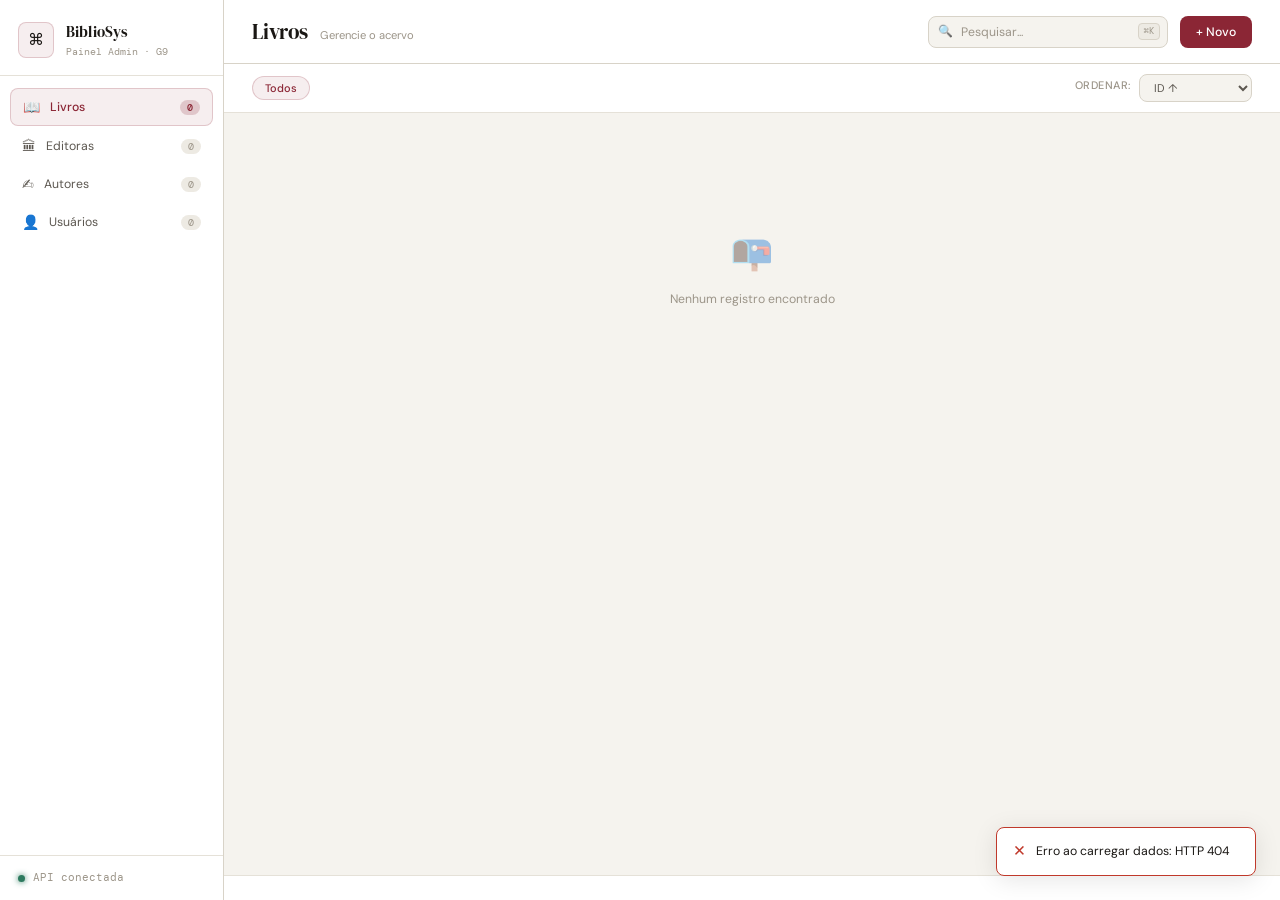
==== web/index.html @ 537a27fd "add server fix" ====
<!DOCTYPE html>
<html lang="pt-BR">
<head>
  <meta charset="UTF-8" />
  <meta name="viewport" content="width=device-width, initial-scale=1.0" />
  <title>BiblioSys — Painel Admin</title>
  <link rel="preconnect" href="https://fonts.googleapis.com" />
  <link rel="preconnect" href="https://fonts.gstatic.com" crossorigin />
  <link href="https://fonts.googleapis.com/css2?family=DM+Serif+Display:ital@0;1&family=DM+Mono:wght@300;400;500&family=DM+Sans:wght@300;400;500;600&display=swap" rel="stylesheet" />
  <link rel="stylesheet" href="style.css" />
</head>
<body>
  <!-- SIDEBAR -->
  <aside class="sidebar" id="sidebar">
    <div class="sidebar-logo">
      <span class="logo-icon">⌘</span>
      <div>
        <div class="logo-title">BiblioSys</div>
        <div class="logo-sub">Painel Admin · G9</div>
      </div>
    </div>

    <nav class="sidebar-nav">
      <button class="nav-item active" data-module="livros">
        <span class="nav-icon">📖</span>
        <span>Livros</span>
        <span class="nav-badge" id="badge-livros">0</span>
      </button>
      <button class="nav-item" data-module="editoras">
        <span class="nav-icon">🏛</span>
        <span>Editoras</span>
        <span class="nav-badge" id="badge-editoras">0</span>
      </button>
      <button class="nav-item" data-module="autores">
        <span class="nav-icon">✍️</span>
        <span>Autores</span>
        <span class="nav-badge" id="badge-autores">0</span>
      </button>
      <button class="nav-item" data-module="usuarios">
        <span class="nav-icon">👤</span>
        <span>Usuários</span>
        <span class="nav-badge" id="badge-usuarios">0</span>
      </button>
    </nav>

    <div class="sidebar-footer">
      <span class="status-dot"></span>
      <span class="status-text">API conectada</span>
    </div>
  </aside>

  <!-- MAIN CONTENT -->
  <main class="main-content">
    <!-- TOPBAR -->
    <header class="topbar">
      <div class="topbar-left">
        <h1 class="page-title" id="page-title">Livros</h1>
        <span class="page-subtitle" id="page-subtitle">Gerencie o acervo</span>
      </div>
      <div class="topbar-right">
        <div class="search-wrap">
          <span class="search-icon">🔍</span>
          <input type="text" class="search-input" id="search-input" placeholder="Pesquisar..." />
          <kbd class="search-kbd">⌘K</kbd>
        </div>
        <button class="btn btn-primary" id="btn-new">+ Novo</button>
      </div>
    </header>

    <!-- FILTER BAR -->
    <div class="filter-bar" id="filter-bar">
      <div class="filter-chips" id="filter-chips"></div>
      <div class="sort-wrap">
        <label class="sort-label">Ordenar:</label>
        <select class="sort-select" id="sort-select">
          <option value="id-asc">ID ↑</option>
          <option value="id-desc">ID ↓</option>
        </select>
      </div>
    </div>

    <!-- TABLE AREA -->
    <div class="table-wrap">
      <div class="table-loading" id="table-loading">
        <div class="spinner"></div>
        <span>Carregando…</span>
      </div>
      <div class="table-empty" id="table-empty" style="display:none">
        <div class="empty-icon">📭</div>
        <div>Nenhum registro encontrado</div>
      </div>
      <table class="data-table" id="data-table" style="display:none">
        <thead id="table-head"></thead>
        <tbody id="table-body"></tbody>
      </table>
    </div>

    <!-- PAGINATION -->
    <div class="pagination" id="pagination"></div>
  </main>

  <!-- MODAL -->
  <div class="modal-overlay" id="modal-overlay">
    <div class="modal" id="modal">
      <div class="modal-header">
        <h2 class="modal-title" id="modal-title">Novo Registro</h2>
        <button class="modal-close" id="modal-close">✕</button>
      </div>
      <div class="modal-body" id="modal-body"></div>
      <div class="modal-footer">
        <button class="btn btn-ghost" id="modal-cancel">Cancelar</button>
        <button class="btn btn-primary" id="modal-save">Salvar</button>
      </div>
    </div>
  </div>

  <!-- TOAST -->
  <div class="toast-container" id="toast-container"></div>

  <!-- CONFIRM DIALOG -->
  <div class="confirm-overlay" id="confirm-overlay">
    <div class="confirm-dialog">
      <div class="confirm-icon">⚠️</div>
      <div class="confirm-title" id="confirm-title">Confirmar exclusão</div>
      <div class="confirm-msg" id="confirm-msg">Deseja realmente excluir este registro?</div>
      <div class="confirm-actions">
        <button class="btn btn-ghost" id="confirm-cancel">Cancelar</button>
        <button class="btn btn-danger" id="confirm-ok">Excluir</button>
      </div>
    </div>
  </div>

  <script src="app.js"></script>
</body>
</html>
---- web/style.css ----
/* ============================================================
   BiblioSys — CSS
   Tema: light editorial — papel, tinta, biblioteca clássica
   Fontes: DM Serif Display · DM Sans · DM Mono
   ============================================================ */

:root {
  /* Palette — tema claro */
  --bg:          #f5f3ee;
  --bg-2:        #ffffff;
  --bg-3:        #edeae3;
  --bg-hover:    #e8e4da;
  --border:      #d8d3c8;
  --border-soft: #e5e1d8;

  --text:        #1a1714;
  --text-2:      #5c5750;
  --text-3:      #9c9589;

  --accent:      #8b2635;        /* vinho tinto — tinta de livro antigo */
  --accent-dim:  rgba(139,38,53,.08);
  --accent-glow: rgba(139,38,53,.20);

  --green:       #2d7a5f;
  --green-dim:   rgba(45,122,95,.10);
  --red:         #c0392b;
  --red-dim:     rgba(192,57,43,.10);
  --blue:        #2c5f8a;
  --blue-dim:    rgba(44,95,138,.10);

  /* Layout */
  --sidebar-w:   224px;
  --topbar-h:    64px;
  --radius:      8px;
  --radius-lg:   12px;
  --shadow:      0 4px 24px rgba(0,0,0,.10);
  --shadow-sm:   0 2px 8px rgba(0,0,0,.07);

  /* Typography */
  --font-serif:  'DM Serif Display', Georgia, serif;
  --font-sans:   'DM Sans', system-ui, sans-serif;
  --font-mono:   'DM Mono', 'Fira Mono', monospace;
}

/* ── Reset ───────────────────────────────────────────────── */
*, *::before, *::after { box-sizing: border-box; margin: 0; padding: 0; }
html { font-size: 14px; }
body {
  background: var(--bg);
  color: var(--text);
  font-family: var(--font-sans);
  line-height: 1.5;
  min-height: 100vh;
  display: grid;
  grid-template-columns: var(--sidebar-w) 1fr;
  overflow: hidden;
  height: 100vh;
}

/* ── Scrollbar ───────────────────────────────────────────── */
::-webkit-scrollbar { width: 6px; height: 6px; }
::-webkit-scrollbar-track { background: transparent; }
::-webkit-scrollbar-thumb { background: var(--border); border-radius: 99px; }
::-webkit-scrollbar-thumb:hover { background: var(--text-3); }

/* ── Sidebar ─────────────────────────────────────────────── */
.sidebar {
  background: var(--bg-2);
  border-right: 1px solid var(--border);
  display: flex;
  flex-direction: column;
  height: 100vh;
  position: sticky;
  top: 0;
  overflow: hidden;
}

.sidebar-logo {
  display: flex;
  align-items: center;
  gap: 12px;
  padding: 20px 18px 16px;
  border-bottom: 1px solid var(--border-soft);
}

.logo-icon {
  width: 36px; height: 36px;
  background: var(--accent-dim);
  border: 1px solid var(--accent-glow);
  border-radius: var(--radius);
  display: flex; align-items: center; justify-content: center;
  font-size: 16px;
  flex-shrink: 0;
}

.logo-title {
  font-family: var(--font-serif);
  font-size: 1.1rem;
  color: var(--text);
  letter-spacing: 0.01em;
}

.logo-sub {
  font-size: 0.72rem;
  color: var(--text-3);
  font-family: var(--font-mono);
  margin-top: 1px;
}

.sidebar-nav {
  flex: 1;
  padding: 12px 10px;
  display: flex;
  flex-direction: column;
  gap: 2px;
  overflow-y: auto;
}

.nav-item {
  display: flex;
  align-items: center;
  gap: 10px;
  width: 100%;
  padding: 9px 12px;
  border: none;
  border-radius: var(--radius);
  background: transparent;
  color: var(--text-2);
  font-family: var(--font-sans);
  font-size: 0.875rem;
  font-weight: 400;
  cursor: pointer;
  transition: background .15s, color .15s;
  text-align: left;
  position: relative;
}

.nav-item:hover { background: var(--bg-hover); color: var(--text); }

.nav-item.active {
  background: var(--accent-dim);
  color: var(--accent);
  border: 1px solid var(--accent-glow);
  font-weight: 500;
}

.nav-icon { font-size: 1rem; flex-shrink: 0; }

.nav-badge {
  margin-left: auto;
  background: var(--bg-3);
  color: var(--text-3);
  font-family: var(--font-mono);
  font-size: 0.7rem;
  padding: 1px 6px;
  border-radius: 99px;
  min-width: 20px;
  text-align: center;
}

.nav-item.active .nav-badge {
  background: var(--accent-glow);
  color: var(--accent);
}

.nav-divider {
  height: 1px;
  background: var(--border-soft);
  margin: 8px 4px;
}

.sidebar-footer {
  padding: 14px 18px;
  border-top: 1px solid var(--border-soft);
  display: flex;
  align-items: center;
  gap: 8px;
}

.status-dot {
  width: 7px; height: 7px;
  border-radius: 50%;
  background: var(--green);
  box-shadow: 0 0 6px var(--green);
  animation: pulse 2.5s infinite;
}

@keyframes pulse {
  0%, 100% { opacity: 1; }
  50% { opacity: 0.4; }
}

.status-text { font-size: 0.75rem; color: var(--text-3); font-family: var(--font-mono); }

/* ── Main Content ────────────────────────────────────────── */
.main-content {
  display: flex;
  flex-direction: column;
  height: 100vh;
  overflow: hidden;
  background: var(--bg);
}

/* ── Topbar ──────────────────────────────────────────────── */
.topbar {
  height: var(--topbar-h);
  flex-shrink: 0;
  border-bottom: 1px solid var(--border);
  display: flex;
  align-items: center;
  justify-content: space-between;
  padding: 0 28px;
  gap: 16px;
  background: var(--bg-2);
}

.topbar-left { display: flex; align-items: baseline; gap: 12px; }

.page-title {
  font-family: var(--font-serif);
  font-size: 1.5rem;
  font-weight: 400;
  color: var(--text);
  letter-spacing: -0.01em;
}

.page-subtitle {
  font-size: 0.8rem;
  color: var(--text-3);
}

.topbar-right { display: flex; align-items: center; gap: 12px; }

/* ── Search ──────────────────────────────────────────────── */
.search-wrap {
  position: relative;
  display: flex;
  align-items: center;
}

.search-icon {
  position: absolute;
  left: 10px;
  font-size: 0.85rem;
  pointer-events: none;
}

.search-input {
  background: var(--bg);
  border: 1px solid var(--border);
  border-radius: var(--radius);
  color: var(--text);
  font-family: var(--font-sans);
  font-size: 0.875rem;
  padding: 7px 70px 7px 32px;
  width: 240px;
  transition: border-color .2s, box-shadow .2s;
  outline: none;
}

.search-input:focus {
  border-color: var(--accent);
  box-shadow: 0 0 0 3px var(--accent-dim);
}

.search-input::placeholder { color: var(--text-3); }

.search-kbd {
  position: absolute;
  right: 8px;
  background: var(--bg-3);
  border: 1px solid var(--border);
  border-radius: 4px;
  padding: 1px 5px;
  font-family: var(--font-mono);
  font-size: 0.65rem;
  color: var(--text-3);
  pointer-events: none;
}

/* ── Buttons ─────────────────────────────────────────────── */
.btn {
  padding: 8px 16px;
  border: none;
  border-radius: var(--radius);
  font-family: var(--font-sans);
  font-size: 0.875rem;
  font-weight: 500;
  cursor: pointer;
  transition: all .15s;
  white-space: nowrap;
}

.btn-primary {
  background: var(--accent);
  color: #fff;
}

.btn-primary:hover { filter: brightness(1.1); transform: translateY(-1px); box-shadow: 0 4px 12px var(--accent-glow); }

.btn-ghost {
  background: transparent;
  border: 1px solid var(--border);
  color: var(--text-2);
}

.btn-ghost:hover { background: var(--bg-hover); color: var(--text); }

.btn-danger {
  background: var(--red);
  color: #fff;
}

.btn-danger:hover { filter: brightness(1.1); }

.btn-sm {
  padding: 4px 10px;
  font-size: 0.78rem;
}

.btn-icon {
  padding: 5px 8px;
  font-size: 0.85rem;
  background: transparent;
  border: 1px solid var(--border);
  color: var(--text-2);
}

.btn-icon:hover { background: var(--bg-hover); color: var(--text); }
.btn-icon.danger:hover { background: var(--red-dim); border-color: var(--red); color: var(--red); }

/* ── Filter Bar ──────────────────────────────────────────── */
.filter-bar {
  padding: 10px 28px;
  border-bottom: 1px solid var(--border-soft);
  display: flex;
  align-items: center;
  justify-content: space-between;
  gap: 12px;
  flex-shrink: 0;
  background: var(--bg-2);
}

.filter-chips {
  display: flex;
  gap: 8px;
  flex-wrap: wrap;
}

.chip {
  padding: 4px 12px;
  border-radius: 99px;
  font-size: 0.78rem;
  font-family: var(--font-sans);
  cursor: pointer;
  border: 1px solid var(--border);
  background: transparent;
  color: var(--text-2);
  transition: all .15s;
}

.chip:hover { background: var(--bg-hover); color: var(--text); }

.chip.active {
  background: var(--accent-dim);
  border-color: var(--accent-glow);
  color: var(--accent);
  font-weight: 500;
}

.sort-wrap { display: flex; align-items: center; gap: 8px; }

.sort-label { font-size: 0.78rem; color: var(--text-3); }

.sort-select {
  background: var(--bg);
  border: 1px solid var(--border);
  border-radius: var(--radius);
  color: var(--text-2);
  font-family: var(--font-sans);
  font-size: 0.8rem;
  padding: 5px 10px;
  cursor: pointer;
  outline: none;
}

.sort-select:focus { border-color: var(--accent); }

/* ── Table ───────────────────────────────────────────────── */
.table-wrap {
  flex: 1;
  overflow-y: auto;
  padding: 0 28px;
  margin-top: 4px;
}

.table-loading, .table-empty {
  display: flex;
  flex-direction: column;
  align-items: center;
  justify-content: center;
  gap: 12px;
  height: 300px;
  color: var(--text-3);
  font-size: 0.875rem;
}

.empty-icon { font-size: 2.5rem; opacity: .4; }

.spinner {
  width: 28px; height: 28px;
  border: 2px solid var(--border);
  border-top-color: var(--accent);
  border-radius: 50%;
  animation: spin .7s linear infinite;
}

@keyframes spin { to { transform: rotate(360deg); } }

.data-table {
  width: 100%;
  border-collapse: collapse;
  font-size: 0.875rem;
}

.data-table thead th {
  padding: 10px 12px;
  text-align: left;
  font-weight: 500;
  font-size: 0.75rem;
  text-transform: uppercase;
  letter-spacing: 0.06em;
  color: var(--text-3);
  border-bottom: 2px solid var(--border);
  white-space: nowrap;
  cursor: pointer;
  user-select: none;
  transition: color .15s;
  background: var(--bg-2);
  position: sticky;
  top: 0;
  z-index: 1;
}

.data-table thead th:hover { color: var(--text); }
.data-table thead th.sort-active { color: var(--accent); }

.data-table tbody tr {
  border-bottom: 1px solid var(--border-soft);
  transition: background .12s;
  animation: rowIn .2s ease both;
}

@keyframes rowIn {
  from { opacity: 0; transform: translateY(4px); }
  to   { opacity: 1; transform: translateY(0); }
}

.data-table tbody tr:hover { background: var(--bg-3); }

.data-table tbody td {
  padding: 11px 12px;
  vertical-align: middle;
}

/* Cell types */
.cell-id {
  font-family: var(--font-mono);
  font-size: 0.78rem;
  color: var(--text-3);
  background: var(--bg-3);
  padding: 2px 6px;
  border-radius: 4px;
}

.cell-title { font-weight: 500; color: var(--text); max-width: 260px; }

.cell-mono {
  font-family: var(--font-mono);
  font-size: 0.8rem;
  color: var(--text-2);
}

.cell-muted { color: var(--text-2); }

.cell-actions {
  text-align: right;
  white-space: nowrap;
}

.badge {
  display: inline-block;
  padding: 2px 8px;
  border-radius: 99px;
  font-size: 0.72rem;
  font-family: var(--font-mono);
  font-weight: 500;
}

.badge-green  { background: var(--green-dim);  color: var(--green); }
.badge-red    { background: var(--red-dim);    color: var(--red); }
.badge-blue   { background: var(--blue-dim);   color: var(--blue); }
.badge-accent { background: var(--accent-dim); color: var(--accent); }

/* ── Pagination ──────────────────────────────────────────── */
.pagination {
  display: flex;
  align-items: center;
  justify-content: flex-end;
  gap: 8px;
  padding: 12px 28px;
  border-top: 1px solid var(--border-soft);
  flex-shrink: 0;
  font-size: 0.8rem;
  color: var(--text-3);
  background: var(--bg-2);
}

.page-info { margin-right: auto; }

.page-btn {
  padding: 5px 10px;
  border: 1px solid var(--border);
  border-radius: var(--radius);
  background: transparent;
  color: var(--text-2);
  font-size: 0.8rem;
  cursor: pointer;
  transition: all .15s;
}

.page-btn:hover:not(:disabled) { background: var(--bg-hover); color: var(--text); }
.page-btn:disabled { opacity: .3; cursor: default; }
.page-btn.active { background: var(--accent-dim); border-color: var(--accent-glow); color: var(--accent); font-weight: 600; }

/* ── Modal ───────────────────────────────────────────────── */
.modal-overlay {
  position: fixed;
  inset: 0;
  background: rgba(26,23,20,.45);
  backdrop-filter: blur(4px);
  display: flex;
  align-items: center;
  justify-content: center;
  z-index: 1000;
  opacity: 0;
  pointer-events: none;
  transition: opacity .2s;
}

.modal-overlay.open {
  opacity: 1;
  pointer-events: all;
}

.modal {
  background: var(--bg-2);
  border: 1px solid var(--border);
  border-radius: var(--radius-lg);
  width: 540px;
  max-width: 95vw;
  max-height: 85vh;
  display: flex;
  flex-direction: column;
  box-shadow: var(--shadow);
  transform: scale(.96) translateY(8px);
  transition: transform .2s;
}

.modal-overlay.open .modal {
  transform: scale(1) translateY(0);
}

.modal-header {
  display: flex;
  align-items: center;
  justify-content: space-between;
  padding: 20px 24px 16px;
  border-bottom: 1px solid var(--border-soft);
}

.modal-title {
  font-family: var(--font-serif);
  font-size: 1.2rem;
  font-weight: 400;
  color: var(--text);
}

.modal-close {
  background: none;
  border: none;
  color: var(--text-3);
  font-size: 1rem;
  cursor: pointer;
  padding: 4px 8px;
  border-radius: var(--radius);
  transition: color .15s, background .15s;
}

.modal-close:hover { color: var(--text); background: var(--bg-hover); }

.modal-body {
  padding: 20px 24px;
  overflow-y: auto;
  flex: 1;
}

.modal-footer {
  display: flex;
  gap: 10px;
  justify-content: flex-end;
  padding: 16px 24px;
  border-top: 1px solid var(--border-soft);
  background: var(--bg);
  border-radius: 0 0 var(--radius-lg) var(--radius-lg);
}

/* ── Form Fields ─────────────────────────────────────────── */
.form-group {
  margin-bottom: 16px;
}

.form-group:last-child { margin-bottom: 0; }

.form-row {
  display: grid;
  grid-template-columns: 1fr 1fr;
  gap: 16px;
}

label {
  display: block;
  font-size: 0.78rem;
  color: var(--text-3);
  text-transform: uppercase;
  letter-spacing: .05em;
  margin-bottom: 6px;
  font-weight: 500;
}

.form-control {
  width: 100%;
  background: var(--bg);
  border: 1px solid var(--border);
  border-radius: var(--radius);
  color: var(--text);
  font-family: var(--font-sans);
  font-size: 0.875rem;
  padding: 9px 12px;
  outline: none;
  transition: border-color .2s, box-shadow .2s;
}

.form-control:focus {
  border-color: var(--accent);
  box-shadow: 0 0 0 3px var(--accent-dim);
}

.form-control::placeholder { color: var(--text-3); }

textarea.form-control {
  resize: vertical;
  min-height: 80px;
  line-height: 1.5;
}

select.form-control { cursor: pointer; }

.form-hint {
  font-size: 0.72rem;
  color: var(--text-3);
  margin-top: 4px;
}

/* ── Autores multi-select in Livro form ──────────────────── */
.autores-list {
  display: flex;
  flex-wrap: wrap;
  gap: 6px;
  max-height: 100px;
  overflow-y: auto;
  padding: 8px;
  background: var(--bg);
  border: 1px solid var(--border);
  border-radius: var(--radius);
}

.autor-chip {
  display: flex;
  align-items: center;
  gap: 4px;
  padding: 3px 8px;
  border-radius: 99px;
  border: 1px solid var(--border);
  background: var(--bg-2);
  font-size: 0.78rem;
  color: var(--text-2);
  cursor: pointer;
  transition: all .15s;
  user-select: none;
}

.autor-chip:hover { background: var(--bg-hover); color: var(--text); }
.autor-chip.selected { background: var(--accent-dim); border-color: var(--accent-glow); color: var(--accent); font-weight: 500; }
.autor-chip .chip-check { font-size: 0.7rem; }

/* ── Gêneros multi-select in Livro form ──────────────────── */
.generos-input-wrap {
  display: flex;
  gap: 8px;
  margin-bottom: 6px;
}

.generos-tags {
  display: flex;
  flex-wrap: wrap;
  gap: 6px;
  min-height: 32px;
  padding: 6px;
  background: var(--bg);
  border: 1px solid var(--border);
  border-radius: var(--radius);
}

.genero-tag {
  display: inline-flex;
  align-items: center;
  gap: 4px;
  padding: 2px 8px;
  border-radius: 99px;
  background: var(--accent-dim);
  border: 1px solid var(--accent-glow);
  color: var(--accent);
  font-size: 0.75rem;
  font-weight: 500;
  cursor: default;
}

.genero-tag-remove {
  cursor: pointer;
  font-size: 0.7rem;
  opacity: .7;
  line-height: 1;
  padding: 0 2px;
  border-radius: 50%;
  transition: opacity .15s;
}
.genero-tag-remove:hover { opacity: 1; }

/* ── Toast ───────────────────────────────────────────────── */
.toast-container {
  position: fixed;
  bottom: 24px;
  right: 24px;
  display: flex;
  flex-direction: column;
  gap: 8px;
  z-index: 2000;
}

.toast {
  background: var(--bg-2);
  border: 1px solid var(--border);
  border-radius: var(--radius);
  padding: 12px 16px;
  display: flex;
  align-items: center;
  gap: 10px;
  box-shadow: var(--shadow);
  min-width: 260px;
  max-width: 360px;
  font-size: 0.875rem;
  animation: toastIn .25s ease;
}

@keyframes toastIn {
  from { opacity: 0; transform: translateX(20px); }
  to   { opacity: 1; transform: translateX(0); }
}

.toast.out { animation: toastOut .25s ease forwards; }

@keyframes toastOut {
  to { opacity: 0; transform: translateX(20px); }
}

.toast-icon { font-size: 1.1rem; flex-shrink: 0; }
.toast-msg  { flex: 1; color: var(--text); line-height: 1.4; }

.toast.success { border-color: var(--green); }
.toast.success .toast-icon::after { content: '✓'; color: var(--green); }

.toast.error   { border-color: var(--red); }
.toast.error .toast-icon::after { content: '✕'; color: var(--red); }

.toast.info    { border-color: var(--accent); }
.toast.info .toast-icon::after { content: 'ℹ'; color: var(--accent); }

/* ── Confirm Dialog ──────────────────────────────────────── */
.confirm-overlay {
  position: fixed;
  inset: 0;
  background: rgba(26,23,20,.4);
  backdrop-filter: blur(3px);
  display: flex;
  align-items: center;
  justify-content: center;
  z-index: 1100;
  opacity: 0;
  pointer-events: none;
  transition: opacity .2s;
}

.confirm-overlay.open { opacity: 1; pointer-events: all; }

.confirm-dialog {
  background: var(--bg-2);
  border: 1px solid var(--border);
  border-radius: var(--radius-lg);
  padding: 28px 32px;
  text-align: center;
  width: 360px;
  max-width: 92vw;
  box-shadow: var(--shadow);
  transform: scale(.95);
  transition: transform .2s;
}

.confirm-overlay.open .confirm-dialog { transform: scale(1); }

.confirm-icon  { font-size: 2rem; margin-bottom: 12px; }
.confirm-title { font-size: 1rem; font-weight: 600; margin-bottom: 8px; color: var(--text); }
.confirm-msg   { font-size: 0.875rem; color: var(--text-2); margin-bottom: 20px; line-height: 1.5; }
.confirm-actions { display: flex; gap: 10px; justify-content: center; }

/* ── Inline relation info ────────────────────────────────── */
.rel-tag {
  display: inline-flex;
  align-items: center;
  gap: 3px;
  padding: 2px 7px;
  border-radius: 99px;
  background: var(--bg-3);
  border: 1px solid var(--border);
  font-size: 0.72rem;
  color: var(--text-2);
  font-family: var(--font-mono);
}

.rel-tag-accent {
  background: var(--accent-dim);
  border-color: var(--accent-glow);
  color: var(--accent);
  font-family: var(--font-mono);
  font-size: 0.72rem;
  padding: 2px 7px;
  border-radius: 99px;
  display: inline-flex;
  align-items: center;
}

.cell-rels { display: flex; flex-wrap: wrap; gap: 4px; max-width: 220px; }

/* ── Price display ───────────────────────────────────────── */
.cell-price {
  font-family: var(--font-mono);
  font-size: 0.82rem;
  color: var(--accent);
  font-weight: 500;
}
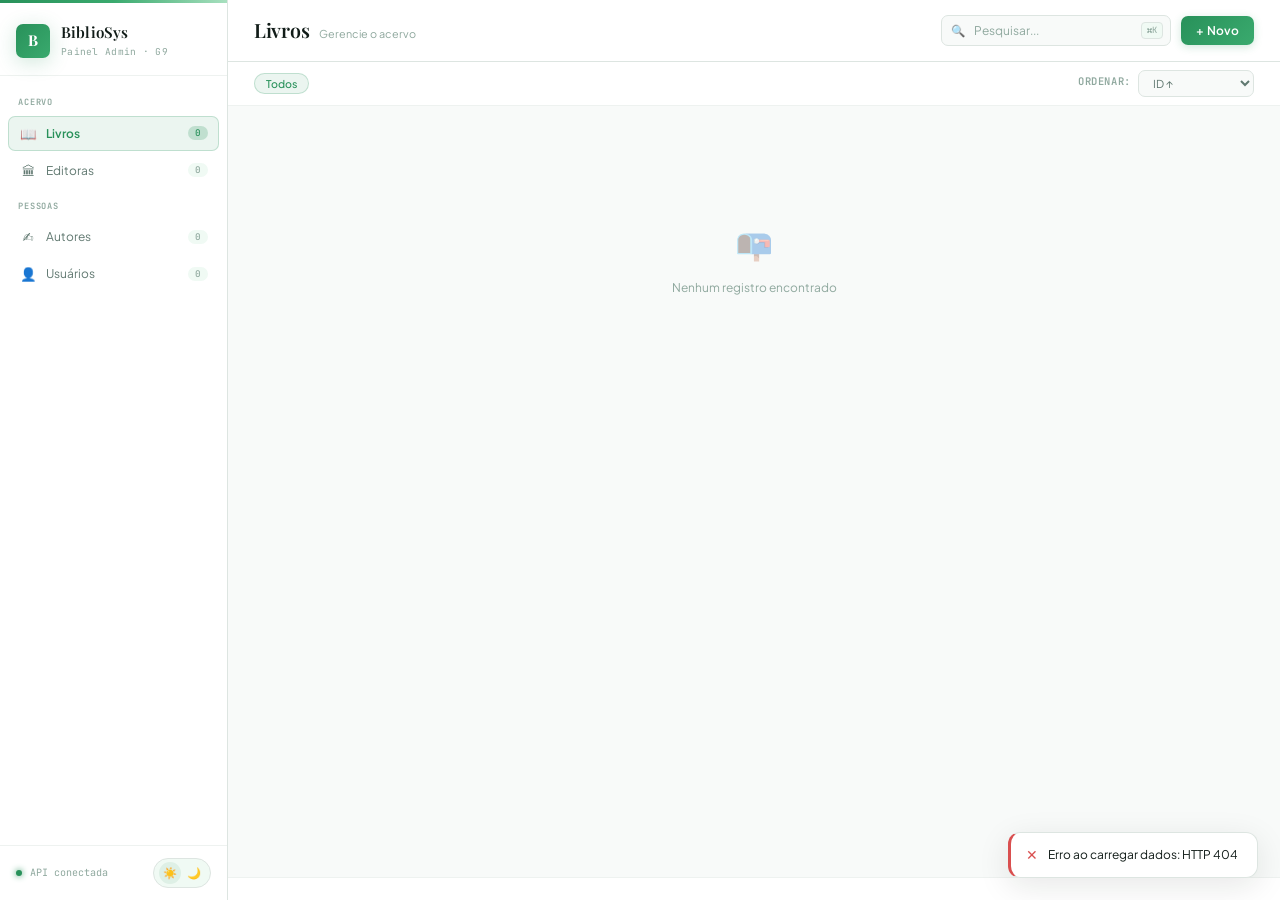
==== commit 3a6665f1: "melhora do front" ====
--- a/web/index.html
+++ b/web/index.html
@@ -1,19 +1,19 @@
 <!DOCTYPE html>
-<html lang="pt-BR">
+<html lang="pt-BR" data-theme="light">
 <head>
   <meta charset="UTF-8" />
   <meta name="viewport" content="width=device-width, initial-scale=1.0" />
   <title>BiblioSys — Painel Admin</title>
   <link rel="preconnect" href="https://fonts.googleapis.com" />
   <link rel="preconnect" href="https://fonts.gstatic.com" crossorigin />
-  <link href="https://fonts.googleapis.com/css2?family=DM+Serif+Display:ital@0;1&family=DM+Mono:wght@300;400;500&family=DM+Sans:wght@300;400;500;600&display=swap" rel="stylesheet" />
+  <link href="https://fonts.googleapis.com/css2?family=Playfair+Display:wght@400;600&family=Plus+Jakarta+Sans:wght@300;400;500;600&family=JetBrains+Mono:wght@400;500&display=swap" rel="stylesheet" />
   <link rel="stylesheet" href="style.css" />
 </head>
 <body>
   <!-- SIDEBAR -->
   <aside class="sidebar" id="sidebar">
     <div class="sidebar-logo">
-      <span class="logo-icon">⌘</span>
+      <div class="logo-icon">B</div>
       <div>
         <div class="logo-title">BiblioSys</div>
         <div class="logo-sub">Painel Admin · G9</div>
@@ -21,6 +21,7 @@
     </div>
 
     <nav class="sidebar-nav">
+      <div class="nav-section-label">Acervo</div>
       <button class="nav-item active" data-module="livros">
         <span class="nav-icon">📖</span>
         <span>Livros</span>
@@ -31,6 +32,8 @@
         <span>Editoras</span>
         <span class="nav-badge" id="badge-editoras">0</span>
       </button>
+
+      <div class="nav-section-label">Pessoas</div>
       <button class="nav-item" data-module="autores">
         <span class="nav-icon">✍️</span>
         <span>Autores</span>
@@ -46,6 +49,10 @@
     <div class="sidebar-footer">
       <span class="status-dot"></span>
       <span class="status-text">API conectada</span>
+      <button class="theme-toggle" id="theme-toggle" title="Alternar tema">
+        <span class="theme-toggle-icon active" id="icon-light">☀️</span>
+        <span class="theme-toggle-icon" id="icon-dark">🌙</span>
+      </button>
     </div>
   </aside>
 
@@ -131,5 +138,27 @@
   </div>
 
   <script src="app.js"></script>
+  <script>
+    // Theme toggle
+    const html = document.documentElement;
+    const btn  = document.getElementById('theme-toggle');
+    const iconLight = document.getElementById('icon-light');
+    const iconDark  = document.getElementById('icon-dark');
+
+    const saved = localStorage.getItem('bibliosys-theme') || 'light';
+    applyTheme(saved);
+
+    btn.addEventListener('click', () => {
+      const next = html.dataset.theme === 'light' ? 'dark' : 'light';
+      applyTheme(next);
+      localStorage.setItem('bibliosys-theme', next);
+    });
+
+    function applyTheme(t) {
+      html.dataset.theme = t;
+      iconLight.classList.toggle('active', t === 'light');
+      iconDark.classList.toggle('active', t === 'dark');
+    }
+  </script>
 </body>
 </html>
--- a/web/style.css
+++ b/web/style.css
@@ -1,67 +1,131 @@
 /* ============================================================
-   BiblioSys — CSS
-   Tema: light editorial — papel, tinta, biblioteca clássica
-   Fontes: DM Serif Display · DM Sans · DM Mono
+   BiblioSys — CSS v2
+   Tema: verde · branco · biblioteca moderna
+   Fontes: Playfair Display · Plus Jakarta Sans · JetBrains Mono
+   Suporte: light mode (padrão) + dark mode via [data-theme="dark"]
    ============================================================ */
 
+@import url('https://fonts.googleapis.com/css2?family=Playfair+Display:wght@400;600&family=Plus+Jakarta+Sans:wght@300;400;500;600&family=JetBrains+Mono:wght@400;500&display=swap');
+
+/* ── Tokens — Tema Claro ─────────────────────────────────── */
 :root {
-  /* Palette — tema claro */
-  --bg:          #f5f3ee;
-  --bg-2:        #ffffff;
-  --bg-3:        #edeae3;
-  --bg-hover:    #e8e4da;
-  --border:      #d8d3c8;
-  --border-soft: #e5e1d8;
-
-  --text:        #1a1714;
-  --text-2:      #5c5750;
-  --text-3:      #9c9589;
-
-  --accent:      #8b2635;        /* vinho tinto — tinta de livro antigo */
-  --accent-dim:  rgba(139,38,53,.08);
-  --accent-glow: rgba(139,38,53,.20);
-
-  --green:       #2d7a5f;
-  --green-dim:   rgba(45,122,95,.10);
-  --red:         #c0392b;
-  --red-dim:     rgba(192,57,43,.10);
-  --blue:        #2c5f8a;
-  --blue-dim:    rgba(44,95,138,.10);
+  /* Verdes */
+  --green-50:   #f0faf4;
+  --green-100:  #d8f3e3;
+  --green-200:  #a8e0bf;
+  --green-400:  #3aaa6e;
+  --green-500:  #28915a;
+  --green-600:  #1e7248;
+  --green-700:  #155c39;
+
+  /* Neutrals */
+  --white:      #ffffff;
+  --gray-50:    #f8faf9;
+  --gray-100:   #eef2f0;
+  --gray-200:   #dde5e1;
+  --gray-300:   #c4d0ca;
+  --gray-400:   #8fa89e;
+  --gray-500:   #607870;
+  --gray-700:   #2e3f3a;
+  --gray-900:   #111c18;
+
+  /* Semânticos — modo claro */
+  --bg:           var(--gray-50);
+  --bg-2:         var(--white);
+  --bg-3:         var(--green-50);
+  --bg-hover:     var(--green-100);
+  --border:       var(--gray-200);
+  --border-soft:  var(--gray-100);
+
+  --text:         var(--gray-900);
+  --text-2:       var(--gray-500);
+  --text-3:       var(--gray-400);
+
+  --accent:       var(--green-500);
+  --accent-light: var(--green-400);
+  --accent-dim:   rgba(40, 145, 90, .09);
+  --accent-glow:  rgba(40, 145, 90, .22);
+
+  --red:          #d94f4f;
+  --red-dim:      rgba(217, 79, 79, .10);
+  --blue:         #2e6fa8;
+  --blue-dim:     rgba(46, 111, 168, .10);
+  --orange:       #d97c2e;
+  --orange-dim:   rgba(217, 124, 46, .10);
 
   /* Layout */
-  --sidebar-w:   224px;
-  --topbar-h:    64px;
-  --radius:      8px;
-  --radius-lg:   12px;
-  --shadow:      0 4px 24px rgba(0,0,0,.10);
-  --shadow-sm:   0 2px 8px rgba(0,0,0,.07);
+  --sidebar-w:    228px;
+  --topbar-h:     62px;
+  --radius:       7px;
+  --radius-lg:    12px;
+  --radius-xl:    18px;
+  --shadow:       0 8px 32px rgba(17, 28, 24, .10);
+  --shadow-sm:    0 2px 8px rgba(17, 28, 24, .07);
+  --shadow-green: 0 4px 20px rgba(40, 145, 90, .22);
 
   /* Typography */
-  --font-serif:  'DM Serif Display', Georgia, serif;
-  --font-sans:   'DM Sans', system-ui, sans-serif;
-  --font-mono:   'DM Mono', 'Fira Mono', monospace;
+  --font-serif:   'Playfair Display', Georgia, serif;
+  --font-sans:    'Plus Jakarta Sans', system-ui, sans-serif;
+  --font-mono:    'JetBrains Mono', 'Fira Mono', monospace;
+
+  /* Transitions */
+  --t-fast:  .13s ease;
+  --t-base:  .2s ease;
+}
+
+/* ── Tokens — Tema Escuro ────────────────────────────────── */
+[data-theme="dark"] {
+  --bg:           #0d1a14;
+  --bg-2:         #142019;
+  --bg-3:         #1a2c22;
+  --bg-hover:     #1f3328;
+  --border:       #243d2f;
+  --border-soft:  #1a2c22;
+
+  --text:         #e4ede8;
+  --text-2:       #7fa890;
+  --text-3:       #4d7a60;
+
+  --accent:       var(--green-400);
+  --accent-light: var(--green-200);
+  --accent-dim:   rgba(58, 170, 110, .12);
+  --accent-glow:  rgba(58, 170, 110, .25);
+
+  --red:          #e06060;
+  --red-dim:      rgba(224, 96, 96, .12);
+  --blue:         #5b9fd4;
+  --blue-dim:     rgba(91, 159, 212, .12);
+  --orange:       #e6964a;
+  --orange-dim:   rgba(230, 150, 74, .12);
+
+  --shadow:       0 8px 32px rgba(0, 0, 0, .35);
+  --shadow-sm:    0 2px 8px rgba(0, 0, 0, .25);
+  --shadow-green: 0 4px 20px rgba(58, 170, 110, .18);
 }
 
 /* ── Reset ───────────────────────────────────────────────── */
 *, *::before, *::after { box-sizing: border-box; margin: 0; padding: 0; }
+
 html { font-size: 14px; }
+
 body {
   background: var(--bg);
   color: var(--text);
   font-family: var(--font-sans);
-  line-height: 1.5;
+  line-height: 1.55;
   min-height: 100vh;
   display: grid;
   grid-template-columns: var(--sidebar-w) 1fr;
   overflow: hidden;
   height: 100vh;
+  transition: background var(--t-base), color var(--t-base);
 }
 
 /* ── Scrollbar ───────────────────────────────────────────── */
-::-webkit-scrollbar { width: 6px; height: 6px; }
+::-webkit-scrollbar { width: 5px; height: 5px; }
 ::-webkit-scrollbar-track { background: transparent; }
 ::-webkit-scrollbar-thumb { background: var(--border); border-radius: 99px; }
-::-webkit-scrollbar-thumb:hover { background: var(--text-3); }
+::-webkit-scrollbar-thumb:hover { background: var(--accent-glow); }
 
 /* ── Sidebar ─────────────────────────────────────────────── */
 .sidebar {
@@ -73,89 +137,126 @@
   position: sticky;
   top: 0;
   overflow: hidden;
+  transition: background var(--t-base), border-color var(--t-base);
+}
+
+/* Faixa verde decorativa no topo da sidebar */
+.sidebar::before {
+  content: '';
+  display: block;
+  height: 3px;
+  background: linear-gradient(90deg, var(--green-500), var(--green-400), var(--green-200));
+  flex-shrink: 0;
 }
 
 .sidebar-logo {
   display: flex;
   align-items: center;
-  gap: 12px;
-  padding: 20px 18px 16px;
+  gap: 11px;
+  padding: 18px 16px 15px;
   border-bottom: 1px solid var(--border-soft);
 }
 
 .logo-icon {
-  width: 36px; height: 36px;
-  background: var(--accent-dim);
-  border: 1px solid var(--accent-glow);
+  width: 34px; height: 34px;
+  background: linear-gradient(135deg, var(--green-500), var(--green-400));
   border-radius: var(--radius);
   display: flex; align-items: center; justify-content: center;
-  font-size: 16px;
+  font-size: 15px;
   flex-shrink: 0;
+  box-shadow: var(--shadow-green);
+  color: #fff;
+  font-weight: 700;
+  letter-spacing: -.02em;
+  font-family: var(--font-serif);
 }
 
 .logo-title {
   font-family: var(--font-serif);
-  font-size: 1.1rem;
+  font-size: 1.08rem;
+  font-weight: 600;
   color: var(--text);
-  letter-spacing: 0.01em;
+  letter-spacing: .01em;
 }
 
 .logo-sub {
-  font-size: 0.72rem;
+  font-size: 0.68rem;
   color: var(--text-3);
   font-family: var(--font-mono);
   margin-top: 1px;
+  letter-spacing: .03em;
 }
 
 .sidebar-nav {
   flex: 1;
-  padding: 12px 10px;
+  padding: 10px 8px;
   display: flex;
   flex-direction: column;
   gap: 2px;
   overflow-y: auto;
 }
 
+.nav-section-label {
+  font-size: 0.62rem;
+  font-weight: 600;
+  text-transform: uppercase;
+  letter-spacing: .1em;
+  color: var(--text-3);
+  padding: 10px 10px 4px;
+  font-family: var(--font-mono);
+}
+
 .nav-item {
   display: flex;
   align-items: center;
-  gap: 10px;
+  gap: 9px;
   width: 100%;
-  padding: 9px 12px;
-  border: none;
+  padding: 8px 10px;
+  border: 1px solid transparent;
   border-radius: var(--radius);
   background: transparent;
   color: var(--text-2);
   font-family: var(--font-sans);
-  font-size: 0.875rem;
+  font-size: 0.855rem;
   font-weight: 400;
   cursor: pointer;
-  transition: background .15s, color .15s;
+  transition: background var(--t-fast), color var(--t-fast), border-color var(--t-fast);
   text-align: left;
-  position: relative;
-}
-
-.nav-item:hover { background: var(--bg-hover); color: var(--text); }
+}
+
+.nav-item:hover {
+  background: var(--bg-hover);
+  color: var(--text);
+}
 
 .nav-item.active {
   background: var(--accent-dim);
   color: var(--accent);
-  border: 1px solid var(--accent-glow);
-  font-weight: 500;
-}
-
-.nav-icon { font-size: 1rem; flex-shrink: 0; }
+  border-color: var(--accent-glow);
+  font-weight: 600;
+}
+
+.nav-item.active .nav-icon { filter: none; }
+
+.nav-icon {
+  font-size: 0.95rem;
+  flex-shrink: 0;
+  width: 18px;
+  text-align: center;
+}
 
 .nav-badge {
   margin-left: auto;
   background: var(--bg-3);
   color: var(--text-3);
   font-family: var(--font-mono);
-  font-size: 0.7rem;
+  font-size: 0.66rem;
   padding: 1px 6px;
   border-radius: 99px;
   min-width: 20px;
   text-align: center;
+  font-weight: 500;
+  transition: background var(--t-fast), color var(--t-fast);
 }
 
 .nav-item.active .nav-badge {
@@ -163,14 +264,8 @@
   color: var(--accent);
 }
 
-.nav-divider {
-  height: 1px;
-  background: var(--border-soft);
-  margin: 8px 4px;
-}
-
 .sidebar-footer {
-  padding: 14px 18px;
+  padding: 12px 16px;
   border-top: 1px solid var(--border-soft);
   display: flex;
   align-items: center;
@@ -178,19 +273,53 @@
 }
 
 .status-dot {
-  width: 7px; height: 7px;
+  width: 6px; height: 6px;
   border-radius: 50%;
-  background: var(--green);
-  box-shadow: 0 0 6px var(--green);
+  background: var(--accent);
+  box-shadow: 0 0 6px var(--accent);
   animation: pulse 2.5s infinite;
+  flex-shrink: 0;
 }
 
 @keyframes pulse {
-  0%, 100% { opacity: 1; }
-  50% { opacity: 0.4; }
-}
-
-.status-text { font-size: 0.75rem; color: var(--text-3); font-family: var(--font-mono); }
+  0%, 100% { opacity: 1; box-shadow: 0 0 6px var(--accent); }
+  50% { opacity: .5; box-shadow: 0 0 2px var(--accent); }
+}
+
+.status-text {
+  font-size: 0.72rem;
+  color: var(--text-3);
+  font-family: var(--font-mono);
+  flex: 1;
+}
+
+/* ── Theme Toggle ────────────────────────────────────────── */
+.theme-toggle {
+  background: var(--bg-3);
+  border: 1px solid var(--border);
+  border-radius: 99px;
+  padding: 3px 5px;
+  cursor: pointer;
+  display: flex;
+  align-items: center;
+  gap: 2px;
+  transition: background var(--t-fast);
+  margin-left: auto;
+}
+
+.theme-toggle:hover { background: var(--bg-hover); }
+
+.theme-toggle-icon {
+  font-size: 0.8rem;
+  width: 22px; height: 22px;
+  display: flex; align-items: center; justify-content: center;
+  border-radius: 99px;
+  transition: background var(--t-fast);
+}
+
+.theme-toggle-icon.active {
+  background: var(--accent-dim);
+}
 
 /* ── Main Content ────────────────────────────────────────── */
 .main-content {
@@ -199,6 +328,7 @@
   height: 100vh;
   overflow: hidden;
   background: var(--bg);
+  transition: background var(--t-base);
 }
 
 /* ── Topbar ──────────────────────────────────────────────── */
@@ -209,27 +339,28 @@
   display: flex;
   align-items: center;
   justify-content: space-between;
-  padding: 0 28px;
+  padding: 0 26px;
   gap: 16px;
   background: var(--bg-2);
-}
-
-.topbar-left { display: flex; align-items: baseline; gap: 12px; }
+  transition: background var(--t-base), border-color var(--t-base);
+}
+
+.topbar-left { display: flex; align-items: baseline; gap: 10px; }
 
 .page-title {
   font-family: var(--font-serif);
-  font-size: 1.5rem;
-  font-weight: 400;
+  font-size: 1.4rem;
+  font-weight: 600;
   color: var(--text);
-  letter-spacing: -0.01em;
+  letter-spacing: -.015em;
 }
 
 .page-subtitle {
-  font-size: 0.8rem;
-  color: var(--text-3);
-}
-
-.topbar-right { display: flex; align-items: center; gap: 12px; }
+  font-size: 0.775rem;
+  color: var(--text-3);
+}
+
+.topbar-right { display: flex; align-items: center; gap: 10px; }
 
 /* ── Search ──────────────────────────────────────────────── */
 .search-wrap {
@@ -241,8 +372,9 @@
 .search-icon {
   position: absolute;
   left: 10px;
-  font-size: 0.85rem;
+  font-size: 0.82rem;
   pointer-events: none;
+  color: var(--text-3);
 }
 
 .search-input {
@@ -251,10 +383,10 @@
   border-radius: var(--radius);
   color: var(--text);
   font-family: var(--font-sans);
-  font-size: 0.875rem;
-  padding: 7px 70px 7px 32px;
-  width: 240px;
-  transition: border-color .2s, box-shadow .2s;
+  font-size: 0.855rem;
+  padding: 7px 66px 7px 32px;
+  width: 230px;
+  transition: border-color var(--t-base), box-shadow var(--t-base);
   outline: none;
 }
 
@@ -273,30 +405,38 @@
   border-radius: 4px;
   padding: 1px 5px;
   font-family: var(--font-mono);
-  font-size: 0.65rem;
+  font-size: 0.62rem;
   color: var(--text-3);
   pointer-events: none;
 }
 
 /* ── Buttons ─────────────────────────────────────────────── */
 .btn {
-  padding: 8px 16px;
+  padding: 7px 15px;
   border: none;
   border-radius: var(--radius);
   font-family: var(--font-sans);
-  font-size: 0.875rem;
-  font-weight: 500;
+  font-size: 0.855rem;
+  font-weight: 600;
   cursor: pointer;
-  transition: all .15s;
+  transition: all var(--t-fast);
   white-space: nowrap;
+  letter-spacing: .01em;
 }
 
 .btn-primary {
-  background: var(--accent);
+  background: linear-gradient(135deg, var(--green-500), var(--green-400));
   color: #fff;
-}
-
-.btn-primary:hover { filter: brightness(1.1); transform: translateY(-1px); box-shadow: 0 4px 12px var(--accent-glow); }
+  box-shadow: 0 2px 8px var(--accent-glow);
+}
+
+.btn-primary:hover {
+  filter: brightness(1.08);
+  transform: translateY(-1px);
+  box-shadow: var(--shadow-green);
+}
+
+.btn-primary:active { transform: translateY(0); }
 
 .btn-ghost {
   background: transparent;
@@ -311,19 +451,20 @@
   color: #fff;
 }
 
-.btn-danger:hover { filter: brightness(1.1); }
+.btn-danger:hover { filter: brightness(1.08); transform: translateY(-1px); }
 
 .btn-sm {
   padding: 4px 10px;
-  font-size: 0.78rem;
+  font-size: 0.76rem;
 }
 
 .btn-icon {
   padding: 5px 8px;
-  font-size: 0.85rem;
+  font-size: 0.82rem;
   background: transparent;
   border: 1px solid var(--border);
   color: var(--text-2);
+  border-radius: var(--radius);
 }
 
 .btn-icon:hover { background: var(--bg-hover); color: var(--text); }
@@ -331,7 +472,7 @@
 
 /* ── Filter Bar ──────────────────────────────────────────── */
 .filter-bar {
-  padding: 10px 28px;
+  padding: 8px 26px;
   border-bottom: 1px solid var(--border-soft);
   display: flex;
   align-items: center;
@@ -339,38 +480,39 @@
   gap: 12px;
   flex-shrink: 0;
   background: var(--bg-2);
+  transition: background var(--t-base);
 }
 
 .filter-chips {
   display: flex;
-  gap: 8px;
+  gap: 6px;
   flex-wrap: wrap;
 }
 
 .chip {
-  padding: 4px 12px;
+  padding: 3px 11px;
   border-radius: 99px;
-  font-size: 0.78rem;
+  font-size: 0.76rem;
   font-family: var(--font-sans);
+  font-weight: 500;
   cursor: pointer;
   border: 1px solid var(--border);
   background: transparent;
   color: var(--text-2);
-  transition: all .15s;
-}
-
-.chip:hover { background: var(--bg-hover); color: var(--text); }
+  transition: all var(--t-fast);
+}
+
+.chip:hover { background: var(--bg-hover); color: var(--text); border-color: var(--gray-300); }
 
 .chip.active {
   background: var(--accent-dim);
   border-color: var(--accent-glow);
   color: var(--accent);
-  font-weight: 500;
-}
-
-.sort-wrap { display: flex; align-items: center; gap: 8px; }
-
-.sort-label { font-size: 0.78rem; color: var(--text-3); }
+}
+
+.sort-wrap { display: flex; align-items: center; gap: 7px; }
+
+.sort-label { font-size: 0.75rem; color: var(--text-3); }
 
 .sort-select {
   background: var(--bg);
@@ -378,10 +520,11 @@
   border-radius: var(--radius);
   color: var(--text-2);
   font-family: var(--font-sans);
-  font-size: 0.8rem;
+  font-size: 0.78rem;
   padding: 5px 10px;
   cursor: pointer;
   outline: none;
+  transition: border-color var(--t-fast);
 }
 
 .sort-select:focus { border-color: var(--accent); }
@@ -390,8 +533,8 @@
 .table-wrap {
   flex: 1;
   overflow-y: auto;
-  padding: 0 28px;
-  margin-top: 4px;
+  padding: 0 26px;
+  margin-top: 2px;
 }
 
 .table-loading, .table-empty {
@@ -402,17 +545,17 @@
   gap: 12px;
   height: 300px;
   color: var(--text-3);
-  font-size: 0.875rem;
-}
-
-.empty-icon { font-size: 2.5rem; opacity: .4; }
+  font-size: 0.855rem;
+}
+
+.empty-icon { font-size: 2.2rem; opacity: .35; }
 
 .spinner {
-  width: 28px; height: 28px;
-  border: 2px solid var(--border);
+  width: 26px; height: 26px;
+  border: 2.5px solid var(--border);
   border-top-color: var(--accent);
   border-radius: 50%;
-  animation: spin .7s linear infinite;
+  animation: spin .65s linear infinite;
 }
 
 @keyframes spin { to { transform: rotate(360deg); } }
@@ -420,64 +563,91 @@
 .data-table {
   width: 100%;
   border-collapse: collapse;
-  font-size: 0.875rem;
+  font-size: 0.855rem;
 }
 
 .data-table thead th {
-  padding: 10px 12px;
+  padding: 9px 12px;
   text-align: left;
-  font-weight: 500;
-  font-size: 0.75rem;
+  font-weight: 600;
+  font-size: 0.7rem;
   text-transform: uppercase;
-  letter-spacing: 0.06em;
+  letter-spacing: .07em;
   color: var(--text-3);
   border-bottom: 2px solid var(--border);
   white-space: nowrap;
   cursor: pointer;
   user-select: none;
-  transition: color .15s;
+  transition: color var(--t-fast);
   background: var(--bg-2);
   position: sticky;
   top: 0;
   z-index: 1;
+  font-family: var(--font-mono);
 }
 
 .data-table thead th:hover { color: var(--text); }
-.data-table thead th.sort-active { color: var(--accent); }
+
+.data-table thead th.sort-active {
+  color: var(--accent);
+}
+
+/* Linha verde sutil no header ativo */
+.data-table thead th.sort-active::after {
+  content: '';
+  display: block;
+  height: 2px;
+  background: var(--accent);
+  border-radius: 99px;
+  margin-top: 4px;
+  opacity: .5;
+}
 
 .data-table tbody tr {
   border-bottom: 1px solid var(--border-soft);
-  transition: background .12s;
-  animation: rowIn .2s ease both;
+  transition: background var(--t-fast);
+  animation: rowIn .18s ease both;
 }
 
 @keyframes rowIn {
-  from { opacity: 0; transform: translateY(4px); }
+  from { opacity: 0; transform: translateY(3px); }
   to   { opacity: 1; transform: translateY(0); }
 }
 
-.data-table tbody tr:hover { background: var(--bg-3); }
+.data-table tbody tr:hover { background: var(--green-50); }
+[data-theme="dark"] .data-table tbody tr:hover { background: var(--bg-hover); }
 
 .data-table tbody td {
-  padding: 11px 12px;
+  padding: 10px 12px;
   vertical-align: middle;
 }
 
-/* Cell types */
+/* Linha zebra suave */
+.data-table tbody tr:nth-child(even) { background: var(--bg-3); }
+.data-table tbody tr:nth-child(even):hover { background: var(--bg-hover); }
+[data-theme="dark"] .data-table tbody tr:nth-child(even) { background: rgba(255,255,255,.015); }
+
+/* ── Cell types ──────────────────────────────────────────── */
 .cell-id {
   font-family: var(--font-mono);
+  font-size: 0.75rem;
+  color: var(--accent);
+  background: var(--accent-dim);
+  padding: 2px 7px;
+  border-radius: 4px;
+  font-weight: 500;
+  border: 1px solid var(--accent-glow);
+}
+
+.cell-title {
+  font-weight: 600;
+  color: var(--text);
+  max-width: 260px;
+}
+
+.cell-mono {
+  font-family: var(--font-mono);
   font-size: 0.78rem;
-  color: var(--text-3);
-  background: var(--bg-3);
-  padding: 2px 6px;
-  border-radius: 4px;
-}
-
-.cell-title { font-weight: 500; color: var(--text); max-width: 260px; }
-
-.cell-mono {
-  font-family: var(--font-mono);
-  font-size: 0.8rem;
   color: var(--text-2);
 }
 
@@ -492,60 +662,71 @@
   display: inline-block;
   padding: 2px 8px;
   border-radius: 99px;
-  font-size: 0.72rem;
+  font-size: 0.7rem;
   font-family: var(--font-mono);
   font-weight: 500;
-}
-
-.badge-green  { background: var(--green-dim);  color: var(--green); }
-.badge-red    { background: var(--red-dim);    color: var(--red); }
-.badge-blue   { background: var(--blue-dim);   color: var(--blue); }
-.badge-accent { background: var(--accent-dim); color: var(--accent); }
+  border: 1px solid transparent;
+}
+
+.badge-green  { background: var(--accent-dim);  color: var(--accent);  border-color: var(--accent-glow); }
+.badge-red    { background: var(--red-dim);    color: var(--red);    border-color: rgba(217,79,79,.2); }
+.badge-blue   { background: var(--blue-dim);   color: var(--blue);   border-color: rgba(46,111,168,.2); }
+.badge-orange { background: var(--orange-dim); color: var(--orange); border-color: rgba(217,124,46,.2); }
+.badge-accent { background: var(--accent-dim); color: var(--accent); border-color: var(--accent-glow); }
 
 /* ── Pagination ──────────────────────────────────────────── */
 .pagination {
   display: flex;
   align-items: center;
   justify-content: flex-end;
-  gap: 8px;
-  padding: 12px 28px;
+  gap: 6px;
+  padding: 11px 26px;
   border-top: 1px solid var(--border-soft);
   flex-shrink: 0;
-  font-size: 0.8rem;
+  font-size: 0.78rem;
   color: var(--text-3);
   background: var(--bg-2);
-}
-
-.page-info { margin-right: auto; }
+  transition: background var(--t-base);
+}
+
+.page-info { margin-right: auto; font-family: var(--font-mono); font-size: 0.72rem; }
 
 .page-btn {
-  padding: 5px 10px;
+  padding: 4px 10px;
   border: 1px solid var(--border);
   border-radius: var(--radius);
   background: transparent;
   color: var(--text-2);
-  font-size: 0.8rem;
+  font-size: 0.78rem;
   cursor: pointer;
-  transition: all .15s;
-}
-
-.page-btn:hover:not(:disabled) { background: var(--bg-hover); color: var(--text); }
+  transition: all var(--t-fast);
+  font-family: var(--font-sans);
+  font-weight: 500;
+}
+
+.page-btn:hover:not(:disabled) { background: var(--bg-hover); color: var(--text); border-color: var(--gray-300); }
 .page-btn:disabled { opacity: .3; cursor: default; }
-.page-btn.active { background: var(--accent-dim); border-color: var(--accent-glow); color: var(--accent); font-weight: 600; }
+.page-btn.active {
+  background: var(--accent);
+  border-color: var(--accent);
+  color: #fff;
+  font-weight: 600;
+  box-shadow: 0 2px 8px var(--accent-glow);
+}
 
 /* ── Modal ───────────────────────────────────────────────── */
 .modal-overlay {
   position: fixed;
   inset: 0;
-  background: rgba(26,23,20,.45);
-  backdrop-filter: blur(4px);
+  background: rgba(11, 22, 17, .5);
+  backdrop-filter: blur(5px);
   display: flex;
   align-items: center;
   justify-content: center;
   z-index: 1000;
   opacity: 0;
   pointer-events: none;
-  transition: opacity .2s;
+  transition: opacity var(--t-base);
 }
 
 .modal-overlay.open {
@@ -556,33 +737,43 @@
 .modal {
   background: var(--bg-2);
   border: 1px solid var(--border);
-  border-radius: var(--radius-lg);
+  border-radius: var(--radius-xl);
   width: 540px;
   max-width: 95vw;
   max-height: 85vh;
   display: flex;
   flex-direction: column;
   box-shadow: var(--shadow);
-  transform: scale(.96) translateY(8px);
-  transition: transform .2s;
+  transform: scale(.96) translateY(10px);
+  transition: transform var(--t-base);
+  overflow: hidden;
 }
 
 .modal-overlay.open .modal {
   transform: scale(1) translateY(0);
 }
 
+/* Barra verde decorativa no topo do modal */
+.modal::before {
+  content: '';
+  display: block;
+  height: 3px;
+  background: linear-gradient(90deg, var(--green-500), var(--green-400), var(--green-200));
+  flex-shrink: 0;
+}
+
 .modal-header {
   display: flex;
   align-items: center;
   justify-content: space-between;
-  padding: 20px 24px 16px;
+  padding: 18px 22px 14px;
   border-bottom: 1px solid var(--border-soft);
 }
 
 .modal-title {
   font-family: var(--font-serif);
-  font-size: 1.2rem;
-  font-weight: 400;
+  font-size: 1.15rem;
+  font-weight: 600;
   color: var(--text);
 }
 
@@ -594,48 +785,47 @@
   cursor: pointer;
   padding: 4px 8px;
   border-radius: var(--radius);
-  transition: color .15s, background .15s;
+  transition: color var(--t-fast), background var(--t-fast);
+  line-height: 1;
 }
 
 .modal-close:hover { color: var(--text); background: var(--bg-hover); }
 
 .modal-body {
-  padding: 20px 24px;
+  padding: 18px 22px;
   overflow-y: auto;
   flex: 1;
 }
 
 .modal-footer {
   display: flex;
-  gap: 10px;
+  gap: 8px;
   justify-content: flex-end;
-  padding: 16px 24px;
+  padding: 14px 22px;
   border-top: 1px solid var(--border-soft);
   background: var(--bg);
-  border-radius: 0 0 var(--radius-lg) var(--radius-lg);
+  transition: background var(--t-base);
 }
 
 /* ── Form Fields ─────────────────────────────────────────── */
-.form-group {
-  margin-bottom: 16px;
-}
-
+.form-group { margin-bottom: 14px; }
 .form-group:last-child { margin-bottom: 0; }
 
 .form-row {
   display: grid;
   grid-template-columns: 1fr 1fr;
-  gap: 16px;
+  gap: 14px;
 }
 
 label {
   display: block;
-  font-size: 0.78rem;
+  font-size: 0.72rem;
   color: var(--text-3);
   text-transform: uppercase;
-  letter-spacing: .05em;
-  margin-bottom: 6px;
-  font-weight: 500;
+  letter-spacing: .06em;
+  margin-bottom: 5px;
+  font-weight: 600;
+  font-family: var(--font-mono);
 }
 
 .form-control {
@@ -645,10 +835,10 @@
   border-radius: var(--radius);
   color: var(--text);
   font-family: var(--font-sans);
-  font-size: 0.875rem;
-  padding: 9px 12px;
+  font-size: 0.855rem;
+  padding: 8px 11px;
   outline: none;
-  transition: border-color .2s, box-shadow .2s;
+  transition: border-color var(--t-base), box-shadow var(--t-base);
 }
 
 .form-control:focus {
@@ -660,26 +850,27 @@
 
 textarea.form-control {
   resize: vertical;
-  min-height: 80px;
+  min-height: 78px;
   line-height: 1.5;
 }
 
 select.form-control { cursor: pointer; }
 
 .form-hint {
-  font-size: 0.72rem;
+  font-size: 0.7rem;
   color: var(--text-3);
   margin-top: 4px;
-}
-
-/* ── Autores multi-select in Livro form ──────────────────── */
+  font-family: var(--font-mono);
+}
+
+/* ── Autores multi-select ────────────────────────────────── */
 .autores-list {
   display: flex;
   flex-wrap: wrap;
-  gap: 6px;
-  max-height: 100px;
+  gap: 5px;
+  max-height: 96px;
   overflow-y: auto;
-  padding: 8px;
+  padding: 7px;
   background: var(--bg);
   border: 1px solid var(--border);
   border-radius: var(--radius);
@@ -689,34 +880,36 @@
   display: flex;
   align-items: center;
   gap: 4px;
-  padding: 3px 8px;
+  padding: 3px 9px;
   border-radius: 99px;
   border: 1px solid var(--border);
   background: var(--bg-2);
-  font-size: 0.78rem;
+  font-size: 0.76rem;
   color: var(--text-2);
   cursor: pointer;
-  transition: all .15s;
+  transition: all var(--t-fast);
   user-select: none;
+  font-weight: 500;
 }
 
 .autor-chip:hover { background: var(--bg-hover); color: var(--text); }
-.autor-chip.selected { background: var(--accent-dim); border-color: var(--accent-glow); color: var(--accent); font-weight: 500; }
-.autor-chip .chip-check { font-size: 0.7rem; }
-
-/* ── Gêneros multi-select in Livro form ──────────────────── */
-.generos-input-wrap {
-  display: flex;
-  gap: 8px;
-  margin-bottom: 6px;
-}
+.autor-chip.selected {
+  background: var(--accent-dim);
+  border-color: var(--accent-glow);
+  color: var(--accent);
+  font-weight: 600;
+}
+.autor-chip .chip-check { font-size: 0.68rem; }
+
+/* ── Gêneros tags ────────────────────────────────────────── */
+.generos-input-wrap { display: flex; gap: 7px; margin-bottom: 5px; }
 
 .generos-tags {
   display: flex;
   flex-wrap: wrap;
-  gap: 6px;
-  min-height: 32px;
-  padding: 6px;
+  gap: 5px;
+  min-height: 30px;
+  padding: 5px 7px;
   background: var(--bg);
   border: 1px solid var(--border);
   border-radius: var(--radius);
@@ -731,84 +924,83 @@
   background: var(--accent-dim);
   border: 1px solid var(--accent-glow);
   color: var(--accent);
-  font-size: 0.75rem;
-  font-weight: 500;
-  cursor: default;
+  font-size: 0.73rem;
+  font-weight: 600;
 }
 
 .genero-tag-remove {
   cursor: pointer;
-  font-size: 0.7rem;
-  opacity: .7;
+  font-size: 0.68rem;
+  opacity: .6;
   line-height: 1;
   padding: 0 2px;
   border-radius: 50%;
-  transition: opacity .15s;
+  transition: opacity var(--t-fast);
 }
 .genero-tag-remove:hover { opacity: 1; }
 
 /* ── Toast ───────────────────────────────────────────────── */
 .toast-container {
   position: fixed;
-  bottom: 24px;
-  right: 24px;
+  bottom: 22px;
+  right: 22px;
   display: flex;
   flex-direction: column;
-  gap: 8px;
+  gap: 7px;
   z-index: 2000;
 }
 
 .toast {
   background: var(--bg-2);
   border: 1px solid var(--border);
-  border-radius: var(--radius);
-  padding: 12px 16px;
+  border-radius: var(--radius-lg);
+  padding: 11px 15px;
   display: flex;
   align-items: center;
   gap: 10px;
   box-shadow: var(--shadow);
-  min-width: 260px;
-  max-width: 360px;
-  font-size: 0.875rem;
-  animation: toastIn .25s ease;
+  min-width: 250px;
+  max-width: 340px;
+  font-size: 0.855rem;
+  animation: toastIn .22s ease;
 }
 
 @keyframes toastIn {
-  from { opacity: 0; transform: translateX(20px); }
-  to   { opacity: 1; transform: translateX(0); }
-}
-
-.toast.out { animation: toastOut .25s ease forwards; }
+  from { opacity: 0; transform: translateX(18px) scale(.97); }
+  to   { opacity: 1; transform: translateX(0) scale(1); }
+}
+
+.toast.out { animation: toastOut .22s ease forwards; }
 
 @keyframes toastOut {
-  to { opacity: 0; transform: translateX(20px); }
-}
-
-.toast-icon { font-size: 1.1rem; flex-shrink: 0; }
+  to { opacity: 0; transform: translateX(18px) scale(.97); }
+}
+
+.toast-icon { font-size: 1rem; flex-shrink: 0; }
 .toast-msg  { flex: 1; color: var(--text); line-height: 1.4; }
 
-.toast.success { border-color: var(--green); }
-.toast.success .toast-icon::after { content: '✓'; color: var(--green); }
-
-.toast.error   { border-color: var(--red); }
-.toast.error .toast-icon::after { content: '✕'; color: var(--red); }
-
-.toast.info    { border-color: var(--accent); }
-.toast.info .toast-icon::after { content: 'ℹ'; color: var(--accent); }
+.toast.success { border-left: 3px solid var(--accent); }
+.toast.success .toast-icon::after { content: '✓'; color: var(--accent); font-weight: 700; }
+
+.toast.error   { border-left: 3px solid var(--red); }
+.toast.error .toast-icon::after { content: '✕'; color: var(--red); font-weight: 700; }
+
+.toast.info    { border-left: 3px solid var(--blue); }
+.toast.info .toast-icon::after { content: 'i'; color: var(--blue); font-weight: 700; font-style: italic; font-family: Georgia, serif; }
 
 /* ── Confirm Dialog ──────────────────────────────────────── */
 .confirm-overlay {
   position: fixed;
   inset: 0;
-  background: rgba(26,23,20,.4);
-  backdrop-filter: blur(3px);
+  background: rgba(11, 22, 17, .45);
+  backdrop-filter: blur(4px);
   display: flex;
   align-items: center;
   justify-content: center;
   z-index: 1100;
   opacity: 0;
   pointer-events: none;
-  transition: opacity .2s;
+  transition: opacity var(--t-base);
 }
 
 .confirm-overlay.open { opacity: 1; pointer-events: all; }
@@ -816,24 +1008,34 @@
 .confirm-dialog {
   background: var(--bg-2);
   border: 1px solid var(--border);
-  border-radius: var(--radius-lg);
-  padding: 28px 32px;
+  border-radius: var(--radius-xl);
+  padding: 28px 30px;
   text-align: center;
-  width: 360px;
+  width: 350px;
   max-width: 92vw;
   box-shadow: var(--shadow);
-  transform: scale(.95);
-  transition: transform .2s;
-}
-
-.confirm-overlay.open .confirm-dialog { transform: scale(1); }
-
-.confirm-icon  { font-size: 2rem; margin-bottom: 12px; }
-.confirm-title { font-size: 1rem; font-weight: 600; margin-bottom: 8px; color: var(--text); }
-.confirm-msg   { font-size: 0.875rem; color: var(--text-2); margin-bottom: 20px; line-height: 1.5; }
-.confirm-actions { display: flex; gap: 10px; justify-content: center; }
-
-/* ── Inline relation info ────────────────────────────────── */
+  transform: scale(.95) translateY(6px);
+  transition: transform var(--t-base);
+  overflow: hidden;
+}
+
+/* Barra vermelha decorativa no confirm */
+.confirm-dialog::before {
+  content: '';
+  display: block;
+  height: 3px;
+  background: linear-gradient(90deg, var(--red), #f08080);
+  margin: -28px -30px 22px;
+}
+
+.confirm-overlay.open .confirm-dialog { transform: scale(1) translateY(0); }
+
+.confirm-icon  { font-size: 1.9rem; margin-bottom: 10px; }
+.confirm-title { font-family: var(--font-serif); font-size: 1rem; font-weight: 600; margin-bottom: 8px; color: var(--text); }
+.confirm-msg   { font-size: 0.84rem; color: var(--text-2); margin-bottom: 20px; line-height: 1.5; }
+.confirm-actions { display: flex; gap: 8px; justify-content: center; }
+
+/* ── Relation tags ───────────────────────────────────────── */
 .rel-tag {
   display: inline-flex;
   align-items: center;
@@ -842,7 +1044,7 @@
   border-radius: 99px;
   background: var(--bg-3);
   border: 1px solid var(--border);
-  font-size: 0.72rem;
+  font-size: 0.7rem;
   color: var(--text-2);
   font-family: var(--font-mono);
 }
@@ -852,7 +1054,7 @@
   border-color: var(--accent-glow);
   color: var(--accent);
   font-family: var(--font-mono);
-  font-size: 0.72rem;
+  font-size: 0.7rem;
   padding: 2px 7px;
   border-radius: 99px;
   display: inline-flex;
@@ -861,10 +1063,10 @@
 
 .cell-rels { display: flex; flex-wrap: wrap; gap: 4px; max-width: 220px; }
 
-/* ── Price display ───────────────────────────────────────── */
+/* ── Price ───────────────────────────────────────────────── */
 .cell-price {
   font-family: var(--font-mono);
-  font-size: 0.82rem;
+  font-size: 0.8rem;
   color: var(--accent);
-  font-weight: 500;
+  font-weight: 600;
 }
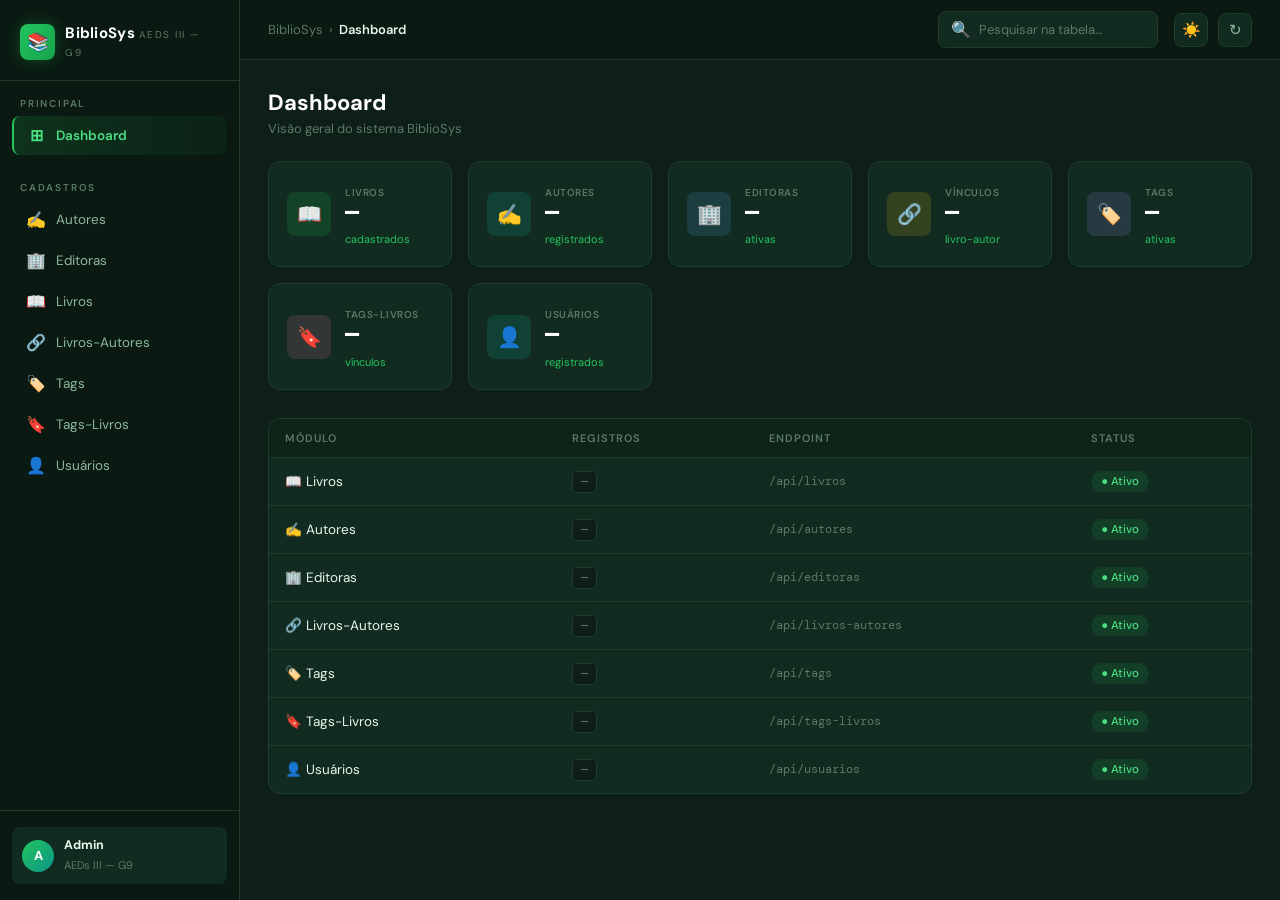
==== commit 4a4b39f9: "melhora do front" ====
--- a/web/index.html
+++ b/web/index.html
@@ -1,164 +1,682 @@
 <!DOCTYPE html>
-<html lang="pt-BR" data-theme="light">
+<html lang="pt-BR">
 <head>
-  <meta charset="UTF-8" />
-  <meta name="viewport" content="width=device-width, initial-scale=1.0" />
-  <title>BiblioSys — Painel Admin</title>
-  <link rel="preconnect" href="https://fonts.googleapis.com" />
-  <link rel="preconnect" href="https://fonts.gstatic.com" crossorigin />
-  <link href="https://fonts.googleapis.com/css2?family=Playfair+Display:wght@400;600&family=Plus+Jakarta+Sans:wght@300;400;500;600&family=JetBrains+Mono:wght@400;500&display=swap" rel="stylesheet" />
-  <link rel="stylesheet" href="style.css" />
+  <meta charset="UTF-8">
+  <meta name="viewport" content="width=device-width, initial-scale=1.0">
+  <title>BiblioSys — Painel Administrativo</title>
+  <link rel="stylesheet" href="style.css">
 </head>
 <body>
-  <!-- SIDEBAR -->
-  <aside class="sidebar" id="sidebar">
-    <div class="sidebar-logo">
-      <div class="logo-icon">B</div>
-      <div>
-        <div class="logo-title">BiblioSys</div>
-        <div class="logo-sub">Painel Admin · G9</div>
-      </div>
-    </div>
-
-    <nav class="sidebar-nav">
-      <div class="nav-section-label">Acervo</div>
-      <button class="nav-item active" data-module="livros">
-        <span class="nav-icon">📖</span>
-        <span>Livros</span>
-        <span class="nav-badge" id="badge-livros">0</span>
-      </button>
-      <button class="nav-item" data-module="editoras">
-        <span class="nav-icon">🏛</span>
-        <span>Editoras</span>
-        <span class="nav-badge" id="badge-editoras">0</span>
-      </button>
-
-      <div class="nav-section-label">Pessoas</div>
-      <button class="nav-item" data-module="autores">
-        <span class="nav-icon">✍️</span>
-        <span>Autores</span>
-        <span class="nav-badge" id="badge-autores">0</span>
-      </button>
-      <button class="nav-item" data-module="usuarios">
-        <span class="nav-icon">👤</span>
-        <span>Usuários</span>
-        <span class="nav-badge" id="badge-usuarios">0</span>
-      </button>
-    </nav>
-
-    <div class="sidebar-footer">
-      <span class="status-dot"></span>
-      <span class="status-text">API conectada</span>
-      <button class="theme-toggle" id="theme-toggle" title="Alternar tema">
-        <span class="theme-toggle-icon active" id="icon-light">☀️</span>
-        <span class="theme-toggle-icon" id="icon-dark">🌙</span>
-      </button>
-    </div>
-  </aside>
-
-  <!-- MAIN CONTENT -->
-  <main class="main-content">
-    <!-- TOPBAR -->
-    <header class="topbar">
-      <div class="topbar-left">
-        <h1 class="page-title" id="page-title">Livros</h1>
-        <span class="page-subtitle" id="page-subtitle">Gerencie o acervo</span>
-      </div>
-      <div class="topbar-right">
-        <div class="search-wrap">
-          <span class="search-icon">🔍</span>
-          <input type="text" class="search-input" id="search-input" placeholder="Pesquisar..." />
-          <kbd class="search-kbd">⌘K</kbd>
-        </div>
-        <button class="btn btn-primary" id="btn-new">+ Novo</button>
-      </div>
-    </header>
-
-    <!-- FILTER BAR -->
-    <div class="filter-bar" id="filter-bar">
-      <div class="filter-chips" id="filter-chips"></div>
-      <div class="sort-wrap">
-        <label class="sort-label">Ordenar:</label>
-        <select class="sort-select" id="sort-select">
-          <option value="id-asc">ID ↑</option>
-          <option value="id-desc">ID ↓</option>
+
+<!-- ══════════ SIDEBAR ══════════ -->
+<aside class="sidebar">
+  <div class="sidebar-logo">
+    <div class="logo-icon">📚</div>
+    <div class="logo-text">
+      <strong>BiblioSys</strong>
+      <span>AEDs III — G9</span>
+    </div>
+  </div>
+
+  <div class="sidebar-section">
+    <div class="sidebar-section-label">Principal</div>
+    <a class="nav-item active" onclick="navigate('dashboard', this)">
+      <span class="nav-icon">⊞</span> Dashboard
+    </a>
+  </div>
+
+  <div class="sidebar-section">
+    <div class="sidebar-section-label">Cadastros</div>
+    <a class="nav-item" onclick="navigate('autores', this)">
+      <span class="nav-icon">✍️</span> Autores
+    </a>
+    <a class="nav-item" onclick="navigate('editoras', this)">
+      <span class="nav-icon">🏢</span> Editoras
+    </a>
+    <a class="nav-item" onclick="navigate('livros', this)">
+      <span class="nav-icon">📖</span> Livros
+    </a>
+    <a class="nav-item" onclick="navigate('livros_autores', this)">
+      <span class="nav-icon">🔗</span> Livros-Autores
+    </a>
+    <a class="nav-item" onclick="navigate('tags', this)">
+      <span class="nav-icon">🏷️</span> Tags
+    </a>
+    <a class="nav-item" onclick="navigate('tags_livros', this)">
+      <span class="nav-icon">🔖</span> Tags-Livros
+    </a>
+    <a class="nav-item" onclick="navigate('usuarios', this)">
+      <span class="nav-icon">👤</span> Usuários
+    </a>
+  </div>
+
+  <div class="sidebar-footer">
+    <div class="user-card">
+      <div class="user-avatar">A</div>
+      <div class="user-info">
+        <strong>Admin</strong>
+        <span>AEDs III — G9</span>
+      </div>
+    </div>
+  </div>
+</aside>
+
+<!-- ══════════ MAIN ══════════ -->
+<div class="main">
+
+  <!-- TOPBAR -->
+  <header class="topbar">
+    <div class="topbar-breadcrumb">
+      <span>BiblioSys</span>
+      <span>›</span>
+      <span class="current" id="breadcrumb-current">Dashboard</span>
+    </div>
+    <div class="search-box">
+      <span>🔍</span>
+      <input type="text" placeholder="Pesquisar na tabela…" oninput="filterCurrentTable(this.value)">
+    </div>
+    <div class="topbar-actions">
+      <div class="icon-btn" id="theme-toggle" title="Alternar tema" onclick="toggleTheme()">☀️</div>
+      <div class="icon-btn" title="Recarregar" onclick="reloadCurrent()">↻</div>
+    </div>
+  </header>
+
+  <!-- CONTENT -->
+  <div class="content">
+
+    <!-- ─── DASHBOARD ─── -->
+    <div id="page-dashboard" class="page active">
+      <div class="page-header">
+        <div>
+          <div class="page-title">Dashboard</div>
+          <div class="page-subtitle">Visão geral do sistema BiblioSys</div>
+        </div>
+      </div>
+
+      <div class="stats-grid">
+        <div class="stat-card">
+          <div class="stat-icon green">📖</div>
+          <div class="stat-info"><label>Livros</label><strong id="dash-livros">—</strong><small>cadastrados</small></div>
+        </div>
+        <div class="stat-card">
+          <div class="stat-icon teal">✍️</div>
+          <div class="stat-info"><label>Autores</label><strong id="dash-autores">—</strong><small>registrados</small></div>
+        </div>
+        <div class="stat-card">
+          <div class="stat-icon blue">🏢</div>
+          <div class="stat-info"><label>Editoras</label><strong id="dash-editoras">—</strong><small>ativas</small></div>
+        </div>
+        <div class="stat-card">
+          <div class="stat-icon yellow">🔗</div>
+          <div class="stat-info"><label>Vínculos</label><strong id="dash-vinculos">—</strong><small>livro-autor</small></div>
+        </div>
+        <div class="stat-card">
+          <div class="stat-icon purple">🏷️</div>
+          <div class="stat-info"><label>Tags</label><strong id="dash-tags">—</strong><small>ativas</small></div>
+        </div>
+        <div class="stat-card">
+          <div class="stat-icon pink">🔖</div>
+          <div class="stat-info"><label>Tags-Livros</label><strong id="dash-tags-livros">—</strong><small>vínculos</small></div>
+        </div>
+        <div class="stat-card">
+          <div class="stat-icon teal">👤</div>
+          <div class="stat-info"><label>Usuários</label><strong id="dash-usuarios">—</strong><small>registrados</small></div>
+        </div>
+      </div>
+
+      <div class="table-card">
+        <table>
+          <thead>
+            <tr>
+              <th>Módulo</th>
+              <th>Registros</th>
+              <th>Endpoint</th>
+              <th>Status</th>
+            </tr>
+          </thead>
+          <tbody>
+            <tr><td>📖 Livros</td><td><span id="dt-livros" class="id-badge">—</span></td><td style="color:var(--text3);font-family:'DM Mono',monospace;font-size:12px">/api/livros</td><td><span class="tag-pill">● Ativo</span></td></tr>
+            <tr><td>✍️ Autores</td><td><span id="dt-autores" class="id-badge">—</span></td><td style="color:var(--text3);font-family:'DM Mono',monospace;font-size:12px">/api/autores</td><td><span class="tag-pill">● Ativo</span></td></tr>
+            <tr><td>🏢 Editoras</td><td><span id="dt-editoras" class="id-badge">—</span></td><td style="color:var(--text3);font-family:'DM Mono',monospace;font-size:12px">/api/editoras</td><td><span class="tag-pill">● Ativo</span></td></tr>
+            <tr><td>🔗 Livros-Autores</td><td><span id="dt-livros_autores" class="id-badge">—</span></td><td style="color:var(--text3);font-family:'DM Mono',monospace;font-size:12px">/api/livros-autores</td><td><span class="tag-pill">● Ativo</span></td></tr>
+            <tr><td>🏷️ Tags</td><td><span id="dt-tags" class="id-badge">—</span></td><td style="color:var(--text3);font-family:'DM Mono',monospace;font-size:12px">/api/tags</td><td><span class="tag-pill">● Ativo</span></td></tr>
+            <tr><td>🔖 Tags-Livros</td><td><span id="dt-tags_livros" class="id-badge">—</span></td><td style="color:var(--text3);font-family:'DM Mono',monospace;font-size:12px">/api/tags-livros</td><td><span class="tag-pill">● Ativo</span></td></tr>
+            <tr><td>👤 Usuários</td><td><span id="dt-usuarios" class="id-badge">—</span></td><td style="color:var(--text3);font-family:'DM Mono',monospace;font-size:12px">/api/usuarios</td><td><span class="tag-pill">● Ativo</span></td></tr>
+          </tbody>
+        </table>
+      </div>
+    </div>
+
+    <!-- ─── LIVROS ─── -->
+    <!-- Colunas: ID | Título | Editora (nome) | ISBN | Ano | Preço | Autores | Tags | Ações -->
+    <div id="page-livros" class="page">
+      <div class="page-header">
+        <div>
+          <div class="page-title">Livros</div>
+          <div class="page-subtitle">Catálogo de livros com suporte a ordenação via Árvore B+ e Intercalação Externa</div>
+        </div>
+        <button class="btn btn-primary" onclick="openModal('livros')">＋ Novo Livro</button>
+      </div>
+      <div class="toolbar">
+        <div class="search-inline">
+          <span>🔍</span>
+          <input type="text" placeholder="Filtrar livros…" oninput="filterTable('livros-tbody', this.value)">
+        </div>
+        <div class="order-toggle">
+          <button class="order-btn active" onclick="setOrder('livros','asc',this)" title="Crescente — Travessia Árvore B+ (3d-2)">↑ ID Asc</button>
+          <button class="order-btn" onclick="setOrder('livros','desc',this)" title="Decrescente — Travessia Árvore B+ (3d-2)">↓ ID Desc</button>
+          <button class="order-btn" onclick="loadTituloOrder()" title="Por Título — Ordenação por Intercalação (3d-1)">Az Título</button>
+        </div>
+        <button class="btn btn-ghost" onclick="loadTable('livros')">↻</button>
+      </div>
+      <div class="table-card">
+        <table>
+          <thead>
+            <tr>
+              <th>ID</th><th>Título</th><th>Editora</th><th>ISBN</th><th>Ano</th><th>Preço</th><th>Autores</th><th>Tags</th><th>Ações</th>
+            </tr>
+          </thead>
+          <tbody id="livros-tbody">
+            <tr class="loading-row"><td colspan="9"><span class="spinner"></span>Aguardando...</td></tr>
+          </tbody>
+        </table>
+      </div>
+    </div>
+
+    <!-- ─── AUTORES ─── -->
+    <!-- Colunas: ID | Nome | Nascimento | Biografia | Livros | Ações -->
+    <div id="page-autores" class="page">
+      <div class="page-header">
+        <div>
+          <div class="page-title">Autores</div>
+          <div class="page-subtitle">Cadastro de autores do acervo</div>
+        </div>
+        <button class="btn btn-primary" onclick="openModal('autores')">＋ Novo Autor</button>
+      </div>
+      <div class="toolbar">
+        <div class="search-inline">
+          <span>🔍</span>
+          <input type="text" placeholder="Filtrar autores…" oninput="filterTable('autores-tbody', this.value)">
+        </div>
+        <button class="btn btn-ghost" onclick="loadTable('autores')">↻</button>
+      </div>
+      <div class="table-card">
+        <table>
+          <thead>
+            <tr><th>ID</th><th>Nome</th><th>Nascimento</th><th>Biografia</th><th>Livros</th><th>Ações</th></tr>
+          </thead>
+          <tbody id="autores-tbody">
+            <tr class="loading-row"><td colspan="6"><span class="spinner"></span>Aguardando...</td></tr>
+          </tbody>
+        </table>
+      </div>
+    </div>
+
+    <!-- ─── EDITORAS ─── -->
+    <div id="page-editoras" class="page">
+      <div class="page-header">
+        <div>
+          <div class="page-title">Editoras</div>
+          <div class="page-subtitle">Gerenciamento de editoras — chave estrangeira dos Livros (1:N)</div>
+        </div>
+        <button class="btn btn-primary" onclick="openModal('editoras')">＋ Nova Editora</button>
+      </div>
+      <div class="toolbar">
+        <div class="search-inline">
+          <span>🔍</span>
+          <input type="text" placeholder="Filtrar editoras…" oninput="filterTable('editoras-tbody', this.value)">
+        </div>
+        <button class="btn btn-ghost" onclick="loadTable('editoras')">↻</button>
+      </div>
+      <div class="table-card">
+        <table>
+          <thead>
+            <tr><th>ID</th><th>Nome</th><th>Cidade</th><th>Fundação</th><th>Ações</th></tr>
+          </thead>
+          <tbody id="editoras-tbody">
+            <tr class="loading-row"><td colspan="5"><span class="spinner"></span>Aguardando...</td></tr>
+          </tbody>
+        </table>
+      </div>
+    </div>
+
+    <!-- ─── LIVROS-AUTORES ─── -->
+    <!-- Agora mostra nome do livro e nome do autor -->
+    <div id="page-livros_autores" class="page">
+      <div class="page-header">
+        <div>
+          <div class="page-title">Livros-Autores</div>
+          <div class="page-subtitle">Vínculos N:N entre livros e autores — indexados por Árvore B+ secundária</div>
+        </div>
+        <button class="btn btn-primary" onclick="openModal('livros_autores')">＋ Novo Vínculo</button>
+      </div>
+      <div class="toolbar">
+        <div class="search-inline">
+          <span>🔍</span>
+          <input type="text" placeholder="Filtrar vínculos…" oninput="filterTable('livros-autores-tbody', this.value)">
+        </div>
+        <button class="btn btn-ghost" onclick="loadTable('livros_autores')">↻</button>
+      </div>
+      <div class="table-card">
+        <table>
+          <thead>
+            <tr><th>ID Vínculo</th><th>Livro</th><th>Autor</th><th>Ações</th></tr>
+          </thead>
+          <tbody id="livros-autores-tbody">
+            <tr class="loading-row"><td colspan="4"><span class="spinner"></span>Aguardando...</td></tr>
+          </tbody>
+        </table>
+      </div>
+    </div>
+
+    <!-- ─── TAGS ─── -->
+    <div id="page-tags" class="page">
+      <div class="page-header">
+        <div>
+          <div class="page-title">Tags</div>
+          <div class="page-subtitle">Categorias e etiquetas — Hash Extensível (busca direta) + Árvore B+ (listagem ordenada)</div>
+        </div>
+        <button class="btn btn-primary" onclick="openModal('tags')">＋ Nova Tag</button>
+      </div>
+      <div class="toolbar">
+        <div class="search-inline">
+          <span>🔍</span>
+          <input type="text" placeholder="Filtrar tags…" oninput="filterTable('tags-tbody', this.value)">
+        </div>
+        <div class="order-toggle">
+          <button class="order-btn active" onclick="setOrder('tags','asc',this)" title="Crescente — Travessia das folhas da Árvore B+ (3d-2)">↑ Asc</button>
+          <button class="order-btn" onclick="setOrder('tags','desc',this)" title="Decrescente — Travessia inversa das folhas da Árvore B+ (3d-2)">↓ Desc</button>
+        </div>
+        <button class="btn btn-ghost" onclick="loadTable('tags')">↻</button>
+      </div>
+      <div class="table-card">
+        <table>
+          <thead>
+            <tr><th>ID</th><th>Nome da Tag</th><th>Ações</th></tr>
+          </thead>
+          <tbody id="tags-tbody">
+            <tr class="loading-row"><td colspan="3"><span class="spinner"></span>Aguardando...</td></tr>
+          </tbody>
+        </table>
+      </div>
+    </div>
+
+    <!-- ─── TAGS-LIVROS ─── -->
+    <!-- Agora mostra nome da tag e nome do livro -->
+    <div id="page-tags_livros" class="page">
+      <div class="page-header">
+        <div>
+          <div class="page-title">Tags-Livros</div>
+          <div class="page-subtitle">Vínculos N:N entre tags e livros — indexados por Árvore B+ secundária (chave composta)</div>
+        </div>
+        <button class="btn btn-primary" onclick="openModal('tags_livros')">＋ Novo Vínculo</button>
+      </div>
+      <div class="toolbar">
+        <div class="search-inline">
+          <span>🔍</span>
+          <input type="text" placeholder="Filtrar vínculos…" oninput="filterTable('tags-livros-tbody', this.value)">
+        </div>
+        <button class="btn btn-ghost" onclick="loadTable('tags_livros')">↻</button>
+      </div>
+      <div class="table-card">
+        <table>
+          <thead>
+            <tr><th>ID Vínculo</th><th>Tag</th><th>Livro</th><th>Ações</th></tr>
+          </thead>
+          <tbody id="tags-livros-tbody">
+            <tr class="loading-row"><td colspan="4"><span class="spinner"></span>Aguardando...</td></tr>
+          </tbody>
+        </table>
+      </div>
+    </div>
+
+    <!-- ─── USUÁRIOS ─── -->
+    <!-- Colunas: ID | Nome | E-mail | Redes Sociais | Ações -->
+    <div id="page-usuarios" class="page">
+      <div class="page-header">
+        <div>
+          <div class="page-title">Usuários</div>
+          <div class="page-subtitle">Contas de acesso com senha criptografada via XOR e redes sociais</div>
+        </div>
+        <button class="btn btn-primary" onclick="openModal('usuarios')">＋ Novo Usuário</button>
+      </div>
+      <div class="toolbar">
+        <div class="search-inline">
+          <span>🔍</span>
+          <input type="text" placeholder="Filtrar usuários…" oninput="filterTable('usuarios-tbody', this.value)">
+        </div>
+        <button class="btn btn-ghost" onclick="loadTable('usuarios')">↻</button>
+      </div>
+      <div class="table-card">
+        <table>
+          <thead>
+            <tr><th>ID</th><th>Nome</th><th>E-mail</th><th>Redes Sociais</th><th>Ações</th></tr>
+          </thead>
+          <tbody id="usuarios-tbody">
+            <tr class="loading-row"><td colspan="5"><span class="spinner"></span>Aguardando...</td></tr>
+          </tbody>
+        </table>
+      </div>
+    </div>
+
+  </div><!-- /content -->
+</div><!-- /main -->
+
+<!-- ══════════ MODAL: LIVROS ══════════ -->
+<div class="modal-overlay" id="modal-livros">
+  <div class="modal">
+    <div class="modal-header">
+      <h3 id="modal-livros-title">Novo Livro</h3>
+      <button class="modal-close" onclick="closeModal('livros')">✕</button>
+    </div>
+    <div class="form-group">
+      <label>Título *</label>
+      <input type="text" id="livros-titulo" placeholder="Ex: Dom Casmurro">
+    </div>
+    <div class="form-row">
+      <div class="form-group">
+        <label>ID da Editora *</label>
+        <input type="number" id="livros-idEditora" placeholder="Ex: 1" min="1">
+      </div>
+      <div class="form-group">
+        <label>ISBN (13 chars)</label>
+        <input type="text" id="livros-isbn" placeholder="Ex: 9788535902778" maxlength="13">
+      </div>
+    </div>
+    <div class="form-row">
+      <div class="form-group">
+        <label>Ano de Publicação</label>
+        <input type="number" id="livros-anoPublicacao" placeholder="Ex: 1899" min="1000" max="2100">
+      </div>
+      <div class="form-group">
+        <label>Preço (R$)</label>
+        <input type="number" id="livros-preco" placeholder="Ex: 39.90" step="0.01" min="0">
+      </div>
+    </div>
+    <div class="form-group">
+      <label>Sinopse</label>
+      <textarea id="livros-sinopse" rows="3" placeholder="Breve descrição do livro..."></textarea>
+    </div>
+    <div class="form-group">
+      <label>Géneros (separados por vírgula)</label>
+      <input type="text" id="livros-generos" placeholder="Ex: Romance, Clássico, Drama">
+    </div>
+
+    <!-- ── Vincular Autores ── -->
+    <div class="form-group vinculos-section">
+      <label class="vinculos-label">✍️ Autores Vinculados</label>
+      <div id="livros-autores-chips" class="vinculos-chips"></div>
+      <div class="vinculos-add-row">
+        <input type="text" id="livros-autor-search-input" class="vinculos-search" placeholder="🔍 Buscar autor pelo nome..." oninput="filterVinculoOptions('livros-autor-datalist', _selectCache.autores, this.value, 'nome')" autocomplete="off" list="livros-autor-datalist">
+        <datalist id="livros-autor-datalist"></datalist>
+        <button type="button" class="btn btn-ghost btn-sm" onclick="addVinculo('livros','autor')">＋ Adicionar</button>
+      </div>
+    </div>
+
+    <!-- ── Vincular Tags ── -->
+    <div class="form-group vinculos-section">
+      <label class="vinculos-label">🏷️ Tags Vinculadas</label>
+      <div id="livros-tags-chips" class="vinculos-chips"></div>
+      <div class="vinculos-add-row">
+        <input type="text" id="livros-tag-search-input" class="vinculos-search" placeholder="🔍 Buscar tag pelo nome..." oninput="filterVinculoOptions('livros-tag-datalist', _selectCache.tags, this.value, 'nome')" autocomplete="off" list="livros-tag-datalist">
+        <datalist id="livros-tag-datalist"></datalist>
+        <button type="button" class="btn btn-ghost btn-sm" onclick="addVinculo('livros','tag')">＋ Adicionar</button>
+      </div>
+    </div>
+
+    <input type="hidden" id="livros-edit-id">
+    <div class="modal-footer">
+      <button class="btn btn-ghost" onclick="closeModal('livros')">Cancelar</button>
+      <button class="btn btn-primary" onclick="saveRecord('livros')">Salvar</button>
+    </div>
+  </div>
+</div>
+
+<!-- ══════════ MODAL: AUTORES ══════════ -->
+<div class="modal-overlay" id="modal-autores">
+  <div class="modal">
+    <div class="modal-header">
+      <h3 id="modal-autores-title">Novo Autor</h3>
+      <button class="modal-close" onclick="closeModal('autores')">✕</button>
+    </div>
+    <div class="form-group">
+      <label>Nome *</label>
+      <input type="text" id="autores-nome" placeholder="Ex: Machado de Assis">
+    </div>
+    <div class="form-group">
+      <label>Data de Nascimento * (dd/MM/yyyy)</label>
+      <input type="text" id="autores-dataNascimento" placeholder="Ex: 21/06/1839" maxlength="10">
+    </div>
+    <div class="form-group">
+      <label>Biografia</label>
+      <textarea id="autores-biografia" rows="3" placeholder="Breve biografia do autor..."></textarea>
+    </div>
+
+    <!-- ── Vincular Livros ── -->
+    <div class="form-group vinculos-section">
+      <label class="vinculos-label">📖 Livros Vinculados</label>
+      <div id="autores-livros-chips" class="vinculos-chips"></div>
+      <div class="vinculos-add-row">
+        <input type="text" id="autores-livro-search-input" class="vinculos-search" placeholder="🔍 Buscar livro pelo título..." oninput="filterVinculoOptions('autores-livro-datalist', _selectCache.livros, this.value, 'titulo')" autocomplete="off" list="autores-livro-datalist">
+        <datalist id="autores-livro-datalist"></datalist>
+        <button type="button" class="btn btn-ghost btn-sm" onclick="addVinculo('autores','livro')">＋ Adicionar</button>
+      </div>
+    </div>
+
+    <input type="hidden" id="autores-edit-id">
+    <div class="modal-footer">
+      <button class="btn btn-ghost" onclick="closeModal('autores')">Cancelar</button>
+      <button class="btn btn-primary" onclick="saveRecord('autores')">Salvar</button>
+    </div>
+  </div>
+</div>
+
+<!-- ══════════ MODAL: EDITORAS ══════════ -->
+<div class="modal-overlay" id="modal-editoras">
+  <div class="modal">
+    <div class="modal-header">
+      <h3 id="modal-editoras-title">Nova Editora</h3>
+      <button class="modal-close" onclick="closeModal('editoras')">✕</button>
+    </div>
+    <div class="form-group">
+      <label>Nome *</label>
+      <input type="text" id="editoras-nome" placeholder="Ex: Companhia das Letras">
+    </div>
+    <div class="form-row">
+      <div class="form-group">
+        <label>Cidade Sede</label>
+        <input type="text" id="editoras-cidade" placeholder="Ex: São Paulo">
+      </div>
+      <div class="form-group">
+        <label>Ano de Fundação</label>
+        <input type="number" id="editoras-anoFundacao" placeholder="Ex: 1986" min="1800" max="2100">
+      </div>
+    </div>
+    <input type="hidden" id="editoras-edit-id">
+    <div class="modal-footer">
+      <button class="btn btn-ghost" onclick="closeModal('editoras')">Cancelar</button>
+      <button class="btn btn-primary" onclick="saveRecord('editoras')">Salvar</button>
+    </div>
+  </div>
+</div>
+
+<!-- ══════════ MODAL: LIVROS-AUTORES ══════════ -->
+<div class="modal-overlay" id="modal-livros_autores">
+  <div class="modal">
+    <div class="modal-header">
+      <h3 id="modal-livros_autores-title">Novo Vínculo Livro-Autor</h3>
+      <button class="modal-close" onclick="closeModal('livros_autores')">✕</button>
+    </div>
+    <div class="form-group">
+      <label>Livro *</label>
+      <div class="select-search-wrap">
+        <input type="text" class="select-search-input" id="livros_autores-livro-search" placeholder="🔍 Buscar livro pelo título..." oninput="filterSelectOptions('livros_autores-idLivro', this.value)" autocomplete="off">
+        <select id="livros_autores-idLivro" size="4" class="select-list">
+          <option value="" disabled>Carregando livros...</option>
         </select>
       </div>
     </div>
-
-    <!-- TABLE AREA -->
-    <div class="table-wrap">
-      <div class="table-loading" id="table-loading">
-        <div class="spinner"></div>
-        <span>Carregando…</span>
-      </div>
-      <div class="table-empty" id="table-empty" style="display:none">
-        <div class="empty-icon">📭</div>
-        <div>Nenhum registro encontrado</div>
-      </div>
-      <table class="data-table" id="data-table" style="display:none">
-        <thead id="table-head"></thead>
-        <tbody id="table-body"></tbody>
-      </table>
-    </div>
-
-    <!-- PAGINATION -->
-    <div class="pagination" id="pagination"></div>
-  </main>
-
-  <!-- MODAL -->
-  <div class="modal-overlay" id="modal-overlay">
-    <div class="modal" id="modal">
-      <div class="modal-header">
-        <h2 class="modal-title" id="modal-title">Novo Registro</h2>
-        <button class="modal-close" id="modal-close">✕</button>
-      </div>
-      <div class="modal-body" id="modal-body"></div>
-      <div class="modal-footer">
-        <button class="btn btn-ghost" id="modal-cancel">Cancelar</button>
-        <button class="btn btn-primary" id="modal-save">Salvar</button>
-      </div>
-    </div>
-  </div>
-
-  <!-- TOAST -->
-  <div class="toast-container" id="toast-container"></div>
-
-  <!-- CONFIRM DIALOG -->
-  <div class="confirm-overlay" id="confirm-overlay">
-    <div class="confirm-dialog">
-      <div class="confirm-icon">⚠️</div>
-      <div class="confirm-title" id="confirm-title">Confirmar exclusão</div>
-      <div class="confirm-msg" id="confirm-msg">Deseja realmente excluir este registro?</div>
-      <div class="confirm-actions">
-        <button class="btn btn-ghost" id="confirm-cancel">Cancelar</button>
-        <button class="btn btn-danger" id="confirm-ok">Excluir</button>
-      </div>
-    </div>
-  </div>
-
-  <script src="app.js"></script>
-  <script>
-    // Theme toggle
-    const html = document.documentElement;
-    const btn  = document.getElementById('theme-toggle');
-    const iconLight = document.getElementById('icon-light');
-    const iconDark  = document.getElementById('icon-dark');
-
-    const saved = localStorage.getItem('bibliosys-theme') || 'light';
-    applyTheme(saved);
-
-    btn.addEventListener('click', () => {
-      const next = html.dataset.theme === 'light' ? 'dark' : 'light';
-      applyTheme(next);
-      localStorage.setItem('bibliosys-theme', next);
-    });
-
-    function applyTheme(t) {
-      html.dataset.theme = t;
-      iconLight.classList.toggle('active', t === 'light');
-      iconDark.classList.toggle('active', t === 'dark');
+    <div class="form-group">
+      <label>Autor *</label>
+      <div class="select-search-wrap">
+        <input type="text" class="select-search-input" id="livros_autores-autor-search" placeholder="🔍 Buscar autor pelo nome..." oninput="filterSelectOptions('livros_autores-idAutor', this.value)" autocomplete="off">
+        <select id="livros_autores-idAutor" size="4" class="select-list">
+          <option value="" disabled>Carregando autores...</option>
+        </select>
+      </div>
+    </div>
+    <input type="hidden" id="livros_autores-edit-id">
+    <div class="modal-footer">
+      <button class="btn btn-ghost" onclick="closeModal('livros_autores')">Cancelar</button>
+      <button class="btn btn-primary" onclick="saveRecord('livros_autores')">Salvar</button>
+    </div>
+  </div>
+</div>
+
+<!-- ══════════ MODAL: TAGS ══════════ -->
+<div class="modal-overlay" id="modal-tags">
+  <div class="modal">
+    <div class="modal-header">
+      <h3 id="modal-tags-title">Nova Tag</h3>
+      <button class="modal-close" onclick="closeModal('tags')">✕</button>
+    </div>
+    <div class="form-group">
+      <label>Nome da Tag *</label>
+      <input type="text" id="tags-nome" placeholder="Ex: Ficção Científica">
+    </div>
+    <input type="hidden" id="tags-edit-id">
+    <div class="modal-footer">
+      <button class="btn btn-ghost" onclick="closeModal('tags')">Cancelar</button>
+      <button class="btn btn-primary" onclick="saveRecord('tags')">Salvar</button>
+    </div>
+  </div>
+</div>
+
+<!-- ══════════ MODAL: TAGS-LIVROS ══════════ -->
+<div class="modal-overlay" id="modal-tags_livros">
+  <div class="modal">
+    <div class="modal-header">
+      <h3 id="modal-tags_livros-title">Novo Vínculo Tag-Livro</h3>
+      <button class="modal-close" onclick="closeModal('tags_livros')">✕</button>
+    </div>
+    <div class="form-group">
+      <label>Tag *</label>
+      <div class="select-search-wrap">
+        <input type="text" class="select-search-input" id="tags_livros-tag-search" placeholder="🔍 Buscar tag pelo nome..." oninput="filterSelectOptions('tags_livros-idTag', this.value)" autocomplete="off">
+        <select id="tags_livros-idTag" size="4" class="select-list">
+          <option value="" disabled>Carregando tags...</option>
+        </select>
+      </div>
+    </div>
+    <div class="form-group">
+      <label>Livro *</label>
+      <div class="select-search-wrap">
+        <input type="text" class="select-search-input" id="tags_livros-livro-search" placeholder="🔍 Buscar livro pelo título..." oninput="filterSelectOptions('tags_livros-idLivro', this.value)" autocomplete="off">
+        <select id="tags_livros-idLivro" size="4" class="select-list">
+          <option value="" disabled>Carregando livros...</option>
+        </select>
+      </div>
+    </div>
+    <input type="hidden" id="tags_livros-edit-id">
+    <div class="modal-footer">
+      <button class="btn btn-ghost" onclick="closeModal('tags_livros')">Cancelar</button>
+      <button class="btn btn-primary" onclick="saveRecord('tags_livros')">Salvar</button>
+    </div>
+  </div>
+</div>
+
+<!-- ══════════ MODAL: USUÁRIOS ══════════ -->
+<!-- Inclui widget de redes sociais multivalorado -->
+<div class="modal-overlay" id="modal-usuarios">
+  <div class="modal">
+    <div class="modal-header">
+      <h3 id="modal-usuarios-title">Novo Usuário</h3>
+      <button class="modal-close" onclick="closeModal('usuarios')">✕</button>
+    </div>
+    <div class="form-group">
+      <label>Nome *</label>
+      <input type="text" id="usuarios-nome" placeholder="Ex: João Silva">
+    </div>
+    <div class="form-group">
+      <label>E-mail *</label>
+      <input type="email" id="usuarios-email" placeholder="Ex: joao@email.com">
+    </div>
+    <div class="form-group" id="usuarios-senha-group">
+      <label>Senha *</label>
+      <input type="password" id="usuarios-senha" placeholder="Mínimo 4 caracteres">
+    </div>
+    <!-- Campo multivalorado: Redes Sociais -->
+    <div class="form-group">
+      <label>Redes Sociais</label>
+      <div id="rs-chips" class="rs-chips-container"></div>
+      <div class="rs-add-row">
+        <input type="text" id="rs-input" placeholder="Ex: instagram.com/usuario" onkeydown="if(event.key==='Enter'){event.preventDefault();addRedeSocial();}">
+        <button type="button" class="btn btn-ghost btn-sm" onclick="addRedeSocial()">＋ Adicionar</button>
+      </div>
+      <small style="color:var(--text3);font-size:11px">Pressione Enter ou clique em Adicionar para incluir cada rede social.</small>
+    </div>
+    <input type="hidden" id="usuarios-edit-id">
+    <div class="modal-footer">
+      <button class="btn btn-ghost" onclick="closeModal('usuarios')">Cancelar</button>
+      <button class="btn btn-primary" onclick="saveRecord('usuarios')">Salvar</button>
+    </div>
+  </div>
+</div>
+
+<!-- ══════════ CONFIRM DIALOG ══════════ -->
+<div class="modal-overlay confirm-dialog" id="confirm-dialog">
+  <div class="modal">
+    <div class="modal-header">
+      <h3>⚠️ Confirmar exclusão</h3>
+      <button class="modal-close" onclick="closeConfirm()">✕</button>
+    </div>
+    <p class="confirm-msg" id="confirm-msg">Tem certeza?</p>
+    <div class="modal-footer">
+      <button class="btn btn-ghost" onclick="closeConfirm()">Cancelar</button>
+      <button class="btn btn-danger" onclick="executeDelete()">Excluir</button>
+    </div>
+  </div>
+</div>
+
+<!-- ══════════ TOAST ══════════ -->
+<div class="toast-container" id="toast-container"></div>
+
+<script src="app.js"></script>
+<script>
+  function filterCurrentTable(val) {
+    const tbodyMap = {
+      livros:         'livros-tbody',
+      autores:        'autores-tbody',
+      editoras:       'editoras-tbody',
+      livros_autores: 'livros-autores-tbody',
+      tags:           'tags-tbody',
+      tags_livros:    'tags-livros-tbody',
+      usuarios:       'usuarios-tbody'
+    };
+    const id = tbodyMap[currentPage];
+    if (id) filterTable(id, val);
+  }
+
+  function reloadCurrent() {
+    if (currentPage === 'dashboard') loadDashboard();
+    else loadTable(currentPage);
+  }
+
+  // Ordenação por título (Intercalação Externa — item 3d-1)
+  async function loadTituloOrder() {
+    document.querySelectorAll('#page-livros .order-btn').forEach(b => b.classList.remove('active'));
+    event.target.classList.add('active');
+
+    const tbody = document.getElementById('livros-tbody');
+    tbody.innerHTML = `<tr class="loading-row"><td colspan="9"><span class="spinner"></span>Ordenando por intercalação...</td></tr>`;
+    try {
+      const data = await apiFetch('/api/livros?ordem=titulo');
+      renderRows('livros', tbody, data);
+      toast('Ordenado por título via Intercalação Externa (3d-1)', false, true);
+    } catch (e) {
+      toast(e.message, true);
     }
-  </script>
+  }
+</script>
 </body>
 </html>
--- a/web/style.css
+++ b/web/style.css
@@ -1,1072 +1,830 @@
-/* ============================================================
-   BiblioSys — CSS v2
-   Tema: verde · branco · biblioteca moderna
-   Fontes: Playfair Display · Plus Jakarta Sans · JetBrains Mono
-   Suporte: light mode (padrão) + dark mode via [data-theme="dark"]
-   ============================================================ */
-
-@import url('https://fonts.googleapis.com/css2?family=Playfair+Display:wght@400;600&family=Plus+Jakarta+Sans:wght@300;400;500;600&family=JetBrains+Mono:wght@400;500&display=swap');
-
-/* ── Tokens — Tema Claro ─────────────────────────────────── */
-:root {
-  /* Verdes */
-  --green-50:   #f0faf4;
-  --green-100:  #d8f3e3;
-  --green-200:  #a8e0bf;
-  --green-400:  #3aaa6e;
-  --green-500:  #28915a;
-  --green-600:  #1e7248;
-  --green-700:  #155c39;
-
-  /* Neutrals */
-  --white:      #ffffff;
-  --gray-50:    #f8faf9;
-  --gray-100:   #eef2f0;
-  --gray-200:   #dde5e1;
-  --gray-300:   #c4d0ca;
-  --gray-400:   #8fa89e;
-  --gray-500:   #607870;
-  --gray-700:   #2e3f3a;
-  --gray-900:   #111c18;
-
-  /* Semânticos — modo claro */
-  --bg:           var(--gray-50);
-  --bg-2:         var(--white);
-  --bg-3:         var(--green-50);
-  --bg-hover:     var(--green-100);
-  --border:       var(--gray-200);
-  --border-soft:  var(--gray-100);
-
-  --text:         var(--gray-900);
-  --text-2:       var(--gray-500);
-  --text-3:       var(--gray-400);
-
-  --accent:       var(--green-500);
-  --accent-light: var(--green-400);
-  --accent-dim:   rgba(40, 145, 90, .09);
-  --accent-glow:  rgba(40, 145, 90, .22);
-
-  --red:          #d94f4f;
-  --red-dim:      rgba(217, 79, 79, .10);
-  --blue:         #2e6fa8;
-  --blue-dim:     rgba(46, 111, 168, .10);
-  --orange:       #d97c2e;
-  --orange-dim:   rgba(217, 124, 46, .10);
-
-  /* Layout */
-  --sidebar-w:    228px;
-  --topbar-h:     62px;
-  --radius:       7px;
-  --radius-lg:    12px;
-  --radius-xl:    18px;
-  --shadow:       0 8px 32px rgba(17, 28, 24, .10);
-  --shadow-sm:    0 2px 8px rgba(17, 28, 24, .07);
-  --shadow-green: 0 4px 20px rgba(40, 145, 90, .22);
-
-  /* Typography */
-  --font-serif:   'Playfair Display', Georgia, serif;
-  --font-sans:    'Plus Jakarta Sans', system-ui, sans-serif;
-  --font-mono:    'JetBrains Mono', 'Fira Mono', monospace;
-
-  /* Transitions */
-  --t-fast:  .13s ease;
-  --t-base:  .2s ease;
-}
-
-/* ── Tokens — Tema Escuro ────────────────────────────────── */
+/* ══════════════════════════════════════════════
+   BiblioSys — styles.css
+   Tema: verde escuro (padrão) + modo claro
+   ══════════════════════════════════════════════ */
+
+@import url('https://fonts.googleapis.com/css2?family=DM+Sans:wght@300;400;500;600;700&family=DM+Mono:wght@400;500&display=swap');
+
+/* ─── TEMA ESCURO (padrão) ─── */
+:root,
 [data-theme="dark"] {
-  --bg:           #0d1a14;
-  --bg-2:         #142019;
-  --bg-3:         #1a2c22;
-  --bg-hover:     #1f3328;
-  --border:       #243d2f;
-  --border-soft:  #1a2c22;
-
-  --text:         #e4ede8;
-  --text-2:       #7fa890;
-  --text-3:       #4d7a60;
-
-  --accent:       var(--green-400);
-  --accent-light: var(--green-200);
-  --accent-dim:   rgba(58, 170, 110, .12);
-  --accent-glow:  rgba(58, 170, 110, .25);
-
-  --red:          #e06060;
-  --red-dim:      rgba(224, 96, 96, .12);
-  --blue:         #5b9fd4;
-  --blue-dim:     rgba(91, 159, 212, .12);
-  --orange:       #e6964a;
-  --orange-dim:   rgba(230, 150, 74, .12);
-
-  --shadow:       0 8px 32px rgba(0, 0, 0, .35);
-  --shadow-sm:    0 2px 8px rgba(0, 0, 0, .25);
-  --shadow-green: 0 4px 20px rgba(58, 170, 110, .18);
-}
-
-/* ── Reset ───────────────────────────────────────────────── */
-*, *::before, *::after { box-sizing: border-box; margin: 0; padding: 0; }
-
-html { font-size: 14px; }
+  --bg:        #0d1f18;
+  --sidebar:   #0a1912;
+  --card:      #112b20;
+  --card2:     #0f2419;
+  --border:    #1e3d2b;
+  --accent:    #22c55e;
+  --accent2:   #16a34a;
+  --accent3:   #4ade80;
+  --text:      #e8f5ec;
+  --text2:     #8db89a;
+  --text3:     #5a7a64;
+  --white:     #ffffff;
+  --red:       #f87171;
+  --yellow:    #fbbf24;
+  --blue:      #60a5fa;
+  --radius:    12px;
+  --radius-sm: 8px;
+  --shadow:    0 4px 24px rgba(0,0,0,0.4);
+}
+
+/* ─── TEMA CLARO ─── */
+[data-theme="light"] {
+  --bg:        #f0f7f2;
+  --sidebar:   #e8f5ec;
+  --card:      #ffffff;
+  --card2:     #f5fbf7;
+  --border:    #c3deca;
+  --accent:    #16a34a;
+  --accent2:   #15803d;
+  --accent3:   #166534;
+  --text:      #0f2d1a;
+  --text2:     #2d6a40;
+  --text3:     #5a8a6a;
+  --white:     #0f2d1a;
+  --red:       #dc2626;
+  --yellow:    #d97706;
+  --blue:      #2563eb;
+  --radius:    12px;
+  --radius-sm: 8px;
+  --shadow:    0 4px 24px rgba(0,0,0,0.08);
+}
+
+[data-theme="light"] .id-badge {
+  background: #e8f5ec;
+  color: #2d6a40;
+  border-color: #c3deca;
+}
+
+[data-theme="light"] .tag-pill {
+  background: rgba(22,163,74,0.1);
+  color: #166534;
+}
+
+[data-theme="light"] .tag-pill.blue {
+  background: rgba(37,99,235,0.1);
+  color: #1d4ed8;
+}
+
+[data-theme="light"] .tag-pill.yellow {
+  background: rgba(217,119,6,0.12);
+  color: #92400e;
+}
+
+[data-theme="light"] .sidebar {
+  box-shadow: 2px 0 12px rgba(0,0,0,0.06);
+}
+
+[data-theme="light"] .modal {
+  box-shadow: 0 8px 40px rgba(0,0,0,0.12);
+}
+
+[data-theme="light"] .nav-item.active {
+  background: linear-gradient(90deg, rgba(22,163,74,0.15), rgba(22,163,74,0.05));
+  color: #166534;
+}
+
+[data-theme="light"] .btn-primary {
+  background: var(--accent);
+  color: #fff;
+}
+
+[data-theme="light"] .btn-primary:hover {
+  background: var(--accent2);
+}
+
+[data-theme="light"] .user-avatar {
+  background: linear-gradient(135deg, #16a34a, #0d9488);
+}
+
+[data-theme="light"] .row-avatar {
+  background: linear-gradient(135deg, #16a34a, #0d9488);
+}
+
+[data-theme="light"] .logo-icon {
+  background: linear-gradient(135deg, var(--accent), var(--accent2));
+}
+
+[data-theme="light"] .stat-card:hover {
+  border-color: var(--accent2);
+}
+
+[data-theme="light"] .table-card tbody tr:hover {
+  background: rgba(22,163,74,0.04);
+}
+
+[data-theme="light"] .toast {
+  border-left-color: var(--accent);
+  box-shadow: 0 2px 12px rgba(0,0,0,0.1);
+}
+
+[data-theme="light"] .form-group input,
+[data-theme="light"] .form-group select,
+[data-theme="light"] .form-group textarea {
+  background: #f5fbf7;
+  color: var(--text);
+}
+
+[data-theme="light"] .search-box input,
+[data-theme="light"] .search-inline input {
+  color: var(--text);
+}
+
+[data-theme="light"] .rs-chip {
+  background: rgba(22,163,74,0.12);
+  color: #166534;
+  border-color: rgba(22,163,74,0.25);
+}
+
+/* ══════════════════════════════════════════════
+   BASE
+   ══════════════════════════════════════════════ */
+
+* { box-sizing: border-box; margin: 0; padding: 0; }
 
 body {
+  font-family: 'DM Sans', sans-serif;
   background: var(--bg);
   color: var(--text);
-  font-family: var(--font-sans);
-  line-height: 1.55;
   min-height: 100vh;
-  display: grid;
-  grid-template-columns: var(--sidebar-w) 1fr;
+  display: flex;
   overflow: hidden;
-  height: 100vh;
-  transition: background var(--t-base), color var(--t-base);
-}
-
-/* ── Scrollbar ───────────────────────────────────────────── */
-::-webkit-scrollbar { width: 5px; height: 5px; }
-::-webkit-scrollbar-track { background: transparent; }
-::-webkit-scrollbar-thumb { background: var(--border); border-radius: 99px; }
-::-webkit-scrollbar-thumb:hover { background: var(--accent-glow); }
-
-/* ── Sidebar ─────────────────────────────────────────────── */
+  transition: background 0.25s, color 0.25s;
+}
+
+/* ─── SIDEBAR ─── */
 .sidebar {
-  background: var(--bg-2);
+  width: 240px;
+  min-width: 240px;
+  background: var(--sidebar);
   border-right: 1px solid var(--border);
   display: flex;
   flex-direction: column;
   height: 100vh;
   position: sticky;
   top: 0;
+  overflow-y: auto;
+  transition: background 0.25s, border-color 0.25s;
+}
+
+.sidebar-logo {
+  padding: 24px 20px 20px;
+  border-bottom: 1px solid var(--border);
+  display: flex;
+  align-items: center;
+  gap: 10px;
+}
+
+.logo-icon {
+  width: 36px; height: 36px;
+  background: linear-gradient(135deg, var(--accent), var(--accent2));
+  border-radius: var(--radius-sm);
+  display: flex; align-items: center; justify-content: center;
+  font-size: 18px;
+  box-shadow: 0 0 16px rgba(34,197,94,0.3);
+}
+
+.logo-text { line-height: 1.1; }
+.logo-text strong { font-size: 15px; font-weight: 700; color: var(--white); letter-spacing: 0.3px; }
+.logo-text span   { font-size: 10px; color: var(--text3); font-weight: 400; letter-spacing: 1.5px; text-transform: uppercase; }
+
+.sidebar-section { padding: 16px 12px 8px; }
+
+.sidebar-section-label {
+  font-size: 10px;
+  font-weight: 600;
+  letter-spacing: 1.8px;
+  text-transform: uppercase;
+  color: var(--text3);
+  padding: 0 8px;
+  margin-bottom: 6px;
+}
+
+.nav-item {
+  display: flex;
+  align-items: center;
+  gap: 10px;
+  padding: 9px 12px;
+  border-radius: var(--radius-sm);
+  cursor: pointer;
+  transition: all 0.18s;
+  font-size: 13.5px;
+  font-weight: 400;
+  color: var(--text2);
+  margin-bottom: 2px;
+  text-decoration: none;
+  border-left: 2px solid transparent;
+}
+
+.nav-item:hover { background: var(--card); color: var(--text); }
+
+.nav-item.active {
+  background: linear-gradient(90deg, rgba(34,197,94,0.15), rgba(34,197,94,0.05));
+  color: var(--accent3);
+  font-weight: 600;
+  border-left-color: var(--accent);
+}
+
+.nav-item .nav-icon { font-size: 16px; width: 20px; text-align: center; flex-shrink: 0; }
+
+.sidebar-footer {
+  margin-top: auto;
+  padding: 16px 12px;
+  border-top: 1px solid var(--border);
+}
+
+.user-card {
+  display: flex;
+  align-items: center;
+  gap: 10px;
+  padding: 10px;
+  border-radius: var(--radius-sm);
+  background: var(--card);
+  cursor: pointer;
+}
+
+.user-avatar {
+  width: 32px; height: 32px;
+  border-radius: 50%;
+  background: linear-gradient(135deg, #22c55e, #0d9488);
+  display: flex; align-items: center; justify-content: center;
+  font-size: 13px; font-weight: 700; color: white;
+  flex-shrink: 0;
+}
+
+.user-info strong { font-size: 12.5px; display: block; color: var(--text); }
+.user-info span   { font-size: 11px; color: var(--text3); }
+
+/* ─── MAIN ─── */
+.main { flex: 1; display: flex; flex-direction: column; height: 100vh; overflow: hidden; }
+
+/* ─── TOPBAR ─── */
+.topbar {
+  background: var(--sidebar);
+  border-bottom: 1px solid var(--border);
+  padding: 0 28px;
+  height: 60px;
+  display: flex;
+  align-items: center;
+  gap: 16px;
+  flex-shrink: 0;
+  transition: background 0.25s;
+}
+
+.topbar-breadcrumb {
+  display: flex; align-items: center; gap: 6px;
+  font-size: 13px; color: var(--text3); flex: 1;
+}
+
+.topbar-breadcrumb .current { color: var(--text); font-weight: 600; }
+
+.search-box {
+  display: flex; align-items: center;
+  background: var(--card);
+  border: 1px solid var(--border);
+  border-radius: var(--radius-sm);
+  padding: 7px 12px; gap: 8px; width: 220px;
+  transition: border-color 0.2s;
+}
+
+.search-box:focus-within { border-color: var(--accent2); }
+
+.search-box input {
+  background: none; border: none; outline: none;
+  color: var(--text); font-size: 13px;
+  font-family: 'DM Sans', sans-serif; width: 100%;
+}
+
+.search-box input::placeholder { color: var(--text3); }
+
+.topbar-actions { display: flex; align-items: center; gap: 10px; }
+
+.icon-btn {
+  width: 34px; height: 34px;
+  border-radius: var(--radius-sm);
+  background: var(--card);
+  border: 1px solid var(--border);
+  display: flex; align-items: center; justify-content: center;
+  cursor: pointer; font-size: 15px; color: var(--text2);
+  transition: all 0.18s;
+  user-select: none;
+}
+
+.icon-btn:hover { background: var(--card2); color: var(--text); }
+
+/* ─── CONTENT ─── */
+.content { flex: 1; overflow-y: auto; padding: 28px; }
+
+.page { display: none; }
+.page.active { display: block; animation: fadeIn 0.25s ease; }
+
+@keyframes fadeIn {
+  from { opacity: 0; transform: translateY(8px); }
+  to   { opacity: 1; transform: translateY(0); }
+}
+
+/* ─── PAGE HEADER ─── */
+.page-header {
+  display: flex; align-items: flex-start;
+  justify-content: space-between; margin-bottom: 24px;
+}
+
+.page-title    { font-size: 22px; font-weight: 700; color: var(--white); }
+.page-subtitle { font-size: 13px; color: var(--text3); margin-top: 3px; }
+
+/* ─── STATS CARDS ─── */
+.stats-grid {
+  display: grid;
+  grid-template-columns: repeat(auto-fit, minmax(160px, 1fr));
+  gap: 16px; margin-bottom: 28px;
+}
+
+.stat-card {
+  background: var(--card);
+  border: 1px solid var(--border);
+  border-radius: var(--radius);
+  padding: 18px;
+  display: flex; align-items: center; gap: 14px;
+  transition: transform 0.2s, border-color 0.2s;
+}
+
+.stat-card:hover { transform: translateY(-2px); border-color: var(--accent2); }
+
+.stat-icon {
+  width: 44px; height: 44px;
+  border-radius: var(--radius-sm);
+  display: flex; align-items: center; justify-content: center;
+  font-size: 20px; flex-shrink: 0;
+}
+
+.stat-icon.green  { background: rgba(34,197,94,0.15); }
+.stat-icon.teal   { background: rgba(20,184,166,0.15); }
+.stat-icon.blue   { background: rgba(96,165,250,0.15); }
+.stat-icon.yellow { background: rgba(251,191,36,0.15); }
+.stat-icon.purple { background: rgba(167,139,250,0.15); }
+.stat-icon.pink   { background: rgba(244,114,182,0.15); }
+
+.stat-info label  { font-size: 10px; color: var(--text3); font-weight: 600; letter-spacing: 0.5px; text-transform: uppercase; }
+.stat-info strong { font-size: 22px; font-weight: 700; color: var(--white); display: block; line-height: 1.2; font-family: 'DM Mono', monospace; }
+.stat-info small  { font-size: 11px; color: var(--accent); }
+
+/* ─── TOOLBAR ─── */
+.toolbar { display: flex; align-items: center; gap: 10px; margin-bottom: 16px; flex-wrap: wrap; }
+
+.search-inline {
+  display: flex; align-items: center;
+  background: var(--card);
+  border: 1px solid var(--border);
+  border-radius: var(--radius-sm);
+  padding: 7px 12px; gap: 8px; flex: 1; min-width: 200px;
+}
+
+.search-inline input {
+  background: none; border: none; outline: none;
+  color: var(--text); font-size: 13px;
+  font-family: 'DM Sans', sans-serif; width: 100%;
+}
+
+.search-inline input::placeholder { color: var(--text3); }
+
+/* ─── ORDER TOGGLE ─── */
+.order-toggle {
+  display: flex;
+  background: var(--card);
+  border: 1px solid var(--border);
+  border-radius: var(--radius-sm);
   overflow: hidden;
-  transition: background var(--t-base), border-color var(--t-base);
-}
-
-/* Faixa verde decorativa no topo da sidebar */
-.sidebar::before {
-  content: '';
-  display: block;
-  height: 3px;
-  background: linear-gradient(90deg, var(--green-500), var(--green-400), var(--green-200));
-  flex-shrink: 0;
-}
-
-.sidebar-logo {
-  display: flex;
-  align-items: center;
-  gap: 11px;
-  padding: 18px 16px 15px;
-  border-bottom: 1px solid var(--border-soft);
-}
-
-.logo-icon {
-  width: 34px; height: 34px;
-  background: linear-gradient(135deg, var(--green-500), var(--green-400));
+}
+
+.order-btn {
+  padding: 7px 12px;
+  font-size: 12px; font-weight: 500;
+  color: var(--text3);
+  cursor: pointer;
+  border: none; background: none;
+  font-family: 'DM Sans', sans-serif;
+  transition: all 0.15s;
+  white-space: nowrap;
+}
+
+.order-btn:hover { color: var(--text); background: var(--card2); }
+.order-btn.active { color: var(--accent3); background: rgba(34,197,94,0.1); }
+
+/* ─── BUTTONS ─── */
+.btn {
+  display: inline-flex; align-items: center; gap: 6px;
+  padding: 8px 16px; border-radius: var(--radius-sm);
+  font-size: 13px; font-weight: 600;
+  cursor: pointer; border: none;
+  font-family: 'DM Sans', sans-serif;
+  transition: all 0.18s; white-space: nowrap;
+}
+
+.btn-primary { background: var(--accent); color: #0a1912; }
+.btn-primary:hover { background: var(--accent3); }
+
+.btn-ghost {
+  background: var(--card); color: var(--text2);
+  border: 1px solid var(--border);
+}
+.btn-ghost:hover { background: var(--card2); color: var(--text); }
+
+.btn-danger {
+  background: rgba(248,113,113,0.12); color: var(--red);
+  border: 1px solid rgba(248,113,113,0.2);
+}
+.btn-danger:hover { background: rgba(248,113,113,0.2); }
+
+.btn-sm { padding: 5px 11px; font-size: 12px; }
+
+/* ─── TABLE ─── */
+.table-card {
+  background: var(--card);
+  border: 1px solid var(--border);
   border-radius: var(--radius);
+  overflow: hidden;
+  transition: background 0.25s;
+}
+
+.table-card table { width: 100%; border-collapse: collapse; }
+
+.table-card thead th {
+  background: var(--card2);
+  color: var(--text3);
+  font-size: 11px; font-weight: 600;
+  letter-spacing: 1px; text-transform: uppercase;
+  padding: 12px 16px; text-align: left;
+  border-bottom: 1px solid var(--border);
+}
+
+.table-card tbody tr {
+  border-bottom: 1px solid var(--border);
+  transition: background 0.15s;
+}
+
+.table-card tbody tr:last-child { border-bottom: none; }
+.table-card tbody tr:hover { background: rgba(34,197,94,0.04); }
+
+.table-card tbody td {
+  padding: 13px 16px; font-size: 13.5px;
+  color: var(--text); vertical-align: middle;
+}
+
+.id-badge {
+  font-family: 'DM Mono', monospace; font-size: 12px;
+  color: var(--text3); background: var(--bg);
+  padding: 2px 8px; border-radius: 4px;
+  border: 1px solid var(--border);
+}
+
+.tag-pill {
+  display: inline-flex; align-items: center;
+  background: rgba(34,197,94,0.12); color: var(--accent3);
+  padding: 3px 10px; border-radius: 20px;
+  font-size: 11.5px; font-weight: 500;
+}
+
+.tag-pill.blue   { background: rgba(96,165,250,0.12); color: var(--blue); }
+.tag-pill.yellow { background: rgba(251,191,36,0.12); color: var(--yellow); }
+
+.actions-cell { display: flex; gap: 6px; align-items: center; }
+
+/* ─── AVATAR ─── */
+.row-avatar {
+  width: 28px; height: 28px; border-radius: 50%;
+  background: linear-gradient(135deg,#22c55e,#0d9488);
   display: flex; align-items: center; justify-content: center;
-  font-size: 15px;
-  flex-shrink: 0;
-  box-shadow: var(--shadow-green);
-  color: #fff;
-  font-weight: 700;
-  letter-spacing: -.02em;
-  font-family: var(--font-serif);
-}
-
-.logo-title {
-  font-family: var(--font-serif);
-  font-size: 1.08rem;
-  font-weight: 600;
-  color: var(--text);
-  letter-spacing: .01em;
-}
-
-.logo-sub {
-  font-size: 0.68rem;
-  color: var(--text-3);
-  font-family: var(--font-mono);
-  margin-top: 1px;
-  letter-spacing: .03em;
-}
-
-.sidebar-nav {
+  font-size: 12px; color: white; font-weight: 700; flex-shrink: 0;
+}
+
+.row-name-cell { display: flex; align-items: center; gap: 8px; }
+
+/* ─── LOADING SPINNER ─── */
+.loading-row td {
+  text-align: center; padding: 36px !important;
+  color: var(--text3); font-size: 13px;
+}
+
+.spinner {
+  display: inline-block; width: 18px; height: 18px;
+  border: 2px solid var(--border);
+  border-top-color: var(--accent);
+  border-radius: 50%;
+  animation: spin 0.6s linear infinite;
+  margin-right: 8px; vertical-align: middle;
+}
+
+@keyframes spin { to { transform: rotate(360deg); } }
+
+/* ─── MODAL ─── */
+.modal-overlay {
+  position: fixed; inset: 0;
+  background: rgba(0,0,0,0.6);
+  backdrop-filter: blur(4px);
+  display: none; align-items: center;
+  justify-content: center; z-index: 1000;
+}
+
+.modal-overlay.open { display: flex; }
+
+.modal {
+  background: var(--card);
+  border: 1px solid var(--border);
+  border-radius: var(--radius);
+  padding: 28px; width: 100%; max-width: 460px;
+  box-shadow: var(--shadow);
+  animation: modalIn 0.2s ease;
+  max-height: 90vh;
+  overflow-y: auto;
+}
+
+@keyframes modalIn {
+  from { opacity: 0; transform: scale(0.96) translateY(10px); }
+  to   { opacity: 1; transform: scale(1) translateY(0); }
+}
+
+.modal-header {
+  display: flex; align-items: center; justify-content: space-between;
+  margin-bottom: 20px;
+}
+
+.modal-header h3 { font-size: 16px; font-weight: 700; color: var(--white); }
+
+.modal-close {
+  background: none; border: none; color: var(--text3);
+  font-size: 20px; cursor: pointer; padding: 2px 6px;
+  border-radius: 4px; line-height: 1; transition: color 0.15s;
+}
+
+.modal-close:hover { color: var(--text); }
+
+.form-group { margin-bottom: 16px; }
+
+.form-group label {
+  display: block; font-size: 12px; font-weight: 600;
+  color: var(--text3); margin-bottom: 6px;
+  text-transform: uppercase; letter-spacing: 0.5px;
+}
+
+.form-group input,
+.form-group select,
+.form-group textarea {
+  width: 100%;
+  background: var(--bg);
+  border: 1px solid var(--border);
+  border-radius: var(--radius-sm);
+  padding: 10px 12px; color: var(--text);
+  font-size: 13.5px; font-family: 'DM Sans', sans-serif;
+  outline: none; transition: border-color 0.2s;
+  resize: vertical;
+}
+
+.form-group input:focus,
+.form-group select:focus,
+.form-group textarea:focus { border-color: var(--accent2); }
+
+.form-group input::placeholder,
+.form-group textarea::placeholder { color: var(--text3); }
+
+.form-group select option { background: var(--card); }
+
+.form-row { display: grid; grid-template-columns: 1fr 1fr; gap: 12px; }
+
+.modal-footer {
+  display: flex; justify-content: flex-end; gap: 10px;
+  margin-top: 24px; padding-top: 20px;
+  border-top: 1px solid var(--border);
+}
+
+/* ─── REDES SOCIAIS WIDGET ─── */
+.rs-chips-container {
+  display: flex; flex-wrap: wrap; gap: 6px;
+  min-height: 32px; margin-bottom: 8px;
+}
+
+.rs-chip {
+  display: inline-flex; align-items: center; gap: 6px;
+  background: rgba(34,197,94,0.12);
+  color: var(--accent3);
+  border: 1px solid rgba(34,197,94,0.2);
+  padding: 4px 10px; border-radius: 20px;
+  font-size: 12px; font-weight: 500;
+  max-width: 220px;
+  overflow: hidden; text-overflow: ellipsis; white-space: nowrap;
+}
+
+.rs-chip-remove {
+  background: none; border: none; cursor: pointer;
+  color: var(--text3); font-size: 11px; padding: 0;
+  line-height: 1; flex-shrink: 0;
+  transition: color 0.15s;
+}
+
+.rs-chip-remove:hover { color: var(--red); }
+
+.rs-add-row {
+  display: flex; gap: 8px; align-items: center;
+}
+
+.rs-add-row input {
   flex: 1;
-  padding: 10px 8px;
+  background: var(--bg);
+  border: 1px solid var(--border);
+  border-radius: var(--radius-sm);
+  padding: 8px 12px; color: var(--text);
+  font-size: 13px; font-family: 'DM Sans', sans-serif;
+  outline: none; transition: border-color 0.2s;
+}
+
+.rs-add-row input:focus { border-color: var(--accent2); }
+.rs-add-row input::placeholder { color: var(--text3); }
+
+/* ─── EMPTY STATE ─── */
+.empty-state { text-align: center; padding: 48px 16px; color: var(--text3); }
+.empty-state .empty-icon { font-size: 40px; margin-bottom: 12px; }
+.empty-state p { font-size: 14px; }
+
+/* ─── TOAST ─── */
+.toast-container {
+  position: fixed; bottom: 24px; right: 24px;
+  display: flex; flex-direction: column; gap: 8px; z-index: 9999;
+}
+
+.toast {
+  background: var(--card); border: 1px solid var(--border);
+  border-left: 3px solid var(--accent);
+  border-radius: var(--radius-sm);
+  padding: 12px 16px; font-size: 13px; color: var(--text);
+  box-shadow: var(--shadow);
+  animation: toastIn 0.3s ease, toastOut 0.3s ease 2.7s forwards;
+  max-width: 300px;
+}
+
+.toast.error { border-left-color: var(--red); }
+.toast.warn  { border-left-color: var(--yellow); }
+
+@keyframes toastIn  { from { opacity:0; transform:translateX(20px); } to { opacity:1; transform:translateX(0); } }
+@keyframes toastOut { from { opacity:1; } to { opacity:0; } }
+
+/* ─── CONFIRM DIALOG ─── */
+.confirm-dialog .modal { max-width: 380px; }
+.confirm-msg { font-size: 14px; color: var(--text2); line-height: 1.5; }
+
+/* ─── SCROLLBAR ─── */
+::-webkit-scrollbar { width: 6px; }
+::-webkit-scrollbar-track { background: transparent; }
+::-webkit-scrollbar-thumb { background: var(--border); border-radius: 3px; }
+::-webkit-scrollbar-thumb:hover { background: var(--text3); }
+
+/* ─── TRANSIÇÕES GLOBAIS ─── */
+.sidebar, .topbar, .card, .table-card, .modal,
+.stat-card, .btn, .nav-item, .tag-pill, .id-badge {
+  transition: background 0.25s, border-color 0.25s, color 0.2s;
+}
+/* ─── SELECT-SEARCH (modais de vínculo) ─── */
+.select-search-wrap {
   display: flex;
   flex-direction: column;
-  gap: 2px;
-  overflow-y: auto;
-}
-
-.nav-section-label {
-  font-size: 0.62rem;
-  font-weight: 600;
-  text-transform: uppercase;
-  letter-spacing: .1em;
-  color: var(--text-3);
-  padding: 10px 10px 4px;
-  font-family: var(--font-mono);
-}
-
-.nav-item {
-  display: flex;
-  align-items: center;
-  gap: 9px;
+  gap: 6px;
+}
+
+.select-search-input {
   width: 100%;
   padding: 8px 10px;
-  border: 1px solid transparent;
-  border-radius: var(--radius);
-  background: transparent;
-  color: var(--text-2);
-  font-family: var(--font-sans);
-  font-size: 0.855rem;
-  font-weight: 400;
+  border-radius: var(--radius-sm);
+  border: 1px solid var(--border);
+  background: var(--bg);
+  color: var(--text);
+  font-size: 13px;
+  outline: none;
+  transition: border-color 0.15s;
+  box-sizing: border-box;
+}
+.select-search-input:focus {
+  border-color: var(--accent);
+  box-shadow: 0 0 0 2px color-mix(in srgb, var(--accent) 20%, transparent);
+}
+
+.select-list {
+  width: 100%;
+  border-radius: var(--radius-sm);
+  border: 1px solid var(--border);
+  background: var(--bg);
+  color: var(--text);
+  font-size: 13px;
+  padding: 4px 0;
+  outline: none;
   cursor: pointer;
-  transition: background var(--t-fast), color var(--t-fast), border-color var(--t-fast);
-  text-align: left;
-}
-
-.nav-item:hover {
-  background: var(--bg-hover);
-  color: var(--text);
-}
-
-.nav-item.active {
-  background: var(--accent-dim);
+  transition: border-color 0.15s;
+  box-sizing: border-box;
+  min-height: 100px;
+  max-height: 140px;
+  overflow-y: auto;
+}
+.select-list:focus {
+  border-color: var(--accent);
+}
+.select-list option {
+  padding: 6px 10px;
+  cursor: pointer;
+  border-radius: 4px;
+}
+.select-list option:checked {
+  background: var(--accent);
+  color: #fff;
+}
+.select-list option:hover {
+  background: color-mix(in srgb, var(--accent) 15%, transparent);
+}
+
+/* ─── VÍNCULOS INLINE (chips nos modais de Livro e Autor) ─── */
+.vinculos-section {
+  border-top: 1px solid var(--border);
+  padding-top: 14px;
+  margin-top: 4px;
+}
+
+.vinculos-label {
+  font-size: 12px;
+  font-weight: 600;
+  letter-spacing: .04em;
+  text-transform: uppercase;
+  color: var(--text2);
+  margin-bottom: 8px;
+  display: block;
+}
+
+.vinculos-chips {
+  display: flex;
+  flex-wrap: wrap;
+  gap: 6px;
+  min-height: 32px;
+  padding: 6px 8px;
+  background: var(--bg);
+  border: 1px solid var(--border);
+  border-radius: var(--radius-sm);
+  margin-bottom: 8px;
+}
+
+.vinculos-chip {
+  display: inline-flex;
+  align-items: center;
+  gap: 5px;
+  background: color-mix(in srgb, var(--accent) 15%, transparent);
+  border: 1px solid color-mix(in srgb, var(--accent) 40%, transparent);
   color: var(--accent);
-  border-color: var(--accent-glow);
-  font-weight: 600;
-}
-
-.nav-item.active .nav-icon { filter: none; }
-
-.nav-icon {
-  font-size: 0.95rem;
-  flex-shrink: 0;
-  width: 18px;
-  text-align: center;
-}
-
-.nav-badge {
-  margin-left: auto;
-  background: var(--bg-3);
-  color: var(--text-3);
-  font-family: var(--font-mono);
-  font-size: 0.66rem;
-  padding: 1px 6px;
-  border-radius: 99px;
-  min-width: 20px;
-  text-align: center;
+  border-radius: 20px;
+  padding: 3px 10px 3px 10px;
+  font-size: 12px;
   font-weight: 500;
-  transition: background var(--t-fast), color var(--t-fast);
-}
-
-.nav-item.active .nav-badge {
-  background: var(--accent-glow);
-  color: var(--accent);
-}
-
-.sidebar-footer {
-  padding: 12px 16px;
-  border-top: 1px solid var(--border-soft);
-  display: flex;
-  align-items: center;
-  gap: 8px;
-}
-
-.status-dot {
-  width: 6px; height: 6px;
-  border-radius: 50%;
-  background: var(--accent);
-  box-shadow: 0 0 6px var(--accent);
-  animation: pulse 2.5s infinite;
-  flex-shrink: 0;
-}
-
-@keyframes pulse {
-  0%, 100% { opacity: 1; box-shadow: 0 0 6px var(--accent); }
-  50% { opacity: .5; box-shadow: 0 0 2px var(--accent); }
-}
-
-.status-text {
-  font-size: 0.72rem;
-  color: var(--text-3);
-  font-family: var(--font-mono);
-  flex: 1;
-}
-
-/* ── Theme Toggle ────────────────────────────────────────── */
-.theme-toggle {
-  background: var(--bg-3);
-  border: 1px solid var(--border);
-  border-radius: 99px;
-  padding: 3px 5px;
-  cursor: pointer;
-  display: flex;
-  align-items: center;
-  gap: 2px;
-  transition: background var(--t-fast);
-  margin-left: auto;
-}
-
-.theme-toggle:hover { background: var(--bg-hover); }
-
-.theme-toggle-icon {
-  font-size: 0.8rem;
-  width: 22px; height: 22px;
-  display: flex; align-items: center; justify-content: center;
-  border-radius: 99px;
-  transition: background var(--t-fast);
-}
-
-.theme-toggle-icon.active {
-  background: var(--accent-dim);
-}
-
-/* ── Main Content ────────────────────────────────────────── */
-.main-content {
-  display: flex;
-  flex-direction: column;
-  height: 100vh;
-  overflow: hidden;
-  background: var(--bg);
-  transition: background var(--t-base);
-}
-
-/* ── Topbar ──────────────────────────────────────────────── */
-.topbar {
-  height: var(--topbar-h);
-  flex-shrink: 0;
-  border-bottom: 1px solid var(--border);
-  display: flex;
-  align-items: center;
-  justify-content: space-between;
-  padding: 0 26px;
-  gap: 16px;
-  background: var(--bg-2);
-  transition: background var(--t-base), border-color var(--t-base);
-}
-
-.topbar-left { display: flex; align-items: baseline; gap: 10px; }
-
-.page-title {
-  font-family: var(--font-serif);
-  font-size: 1.4rem;
-  font-weight: 600;
-  color: var(--text);
-  letter-spacing: -.015em;
-}
-
-.page-subtitle {
-  font-size: 0.775rem;
-  color: var(--text-3);
-}
-
-.topbar-right { display: flex; align-items: center; gap: 10px; }
-
-/* ── Search ──────────────────────────────────────────────── */
-.search-wrap {
-  position: relative;
-  display: flex;
-  align-items: center;
-}
-
-.search-icon {
-  position: absolute;
-  left: 10px;
-  font-size: 0.82rem;
-  pointer-events: none;
-  color: var(--text-3);
-}
-
-.search-input {
-  background: var(--bg);
-  border: 1px solid var(--border);
-  border-radius: var(--radius);
-  color: var(--text);
-  font-family: var(--font-sans);
-  font-size: 0.855rem;
-  padding: 7px 66px 7px 32px;
-  width: 230px;
-  transition: border-color var(--t-base), box-shadow var(--t-base);
-  outline: none;
-}
-
-.search-input:focus {
-  border-color: var(--accent);
-  box-shadow: 0 0 0 3px var(--accent-dim);
-}
-
-.search-input::placeholder { color: var(--text-3); }
-
-.search-kbd {
-  position: absolute;
-  right: 8px;
-  background: var(--bg-3);
-  border: 1px solid var(--border);
-  border-radius: 4px;
-  padding: 1px 5px;
-  font-family: var(--font-mono);
-  font-size: 0.62rem;
-  color: var(--text-3);
-  pointer-events: none;
-}
-
-/* ── Buttons ─────────────────────────────────────────────── */
-.btn {
-  padding: 7px 15px;
-  border: none;
-  border-radius: var(--radius);
-  font-family: var(--font-sans);
-  font-size: 0.855rem;
-  font-weight: 600;
-  cursor: pointer;
-  transition: all var(--t-fast);
-  white-space: nowrap;
-  letter-spacing: .01em;
-}
-
-.btn-primary {
-  background: linear-gradient(135deg, var(--green-500), var(--green-400));
-  color: #fff;
-  box-shadow: 0 2px 8px var(--accent-glow);
-}
-
-.btn-primary:hover {
-  filter: brightness(1.08);
-  transform: translateY(-1px);
-  box-shadow: var(--shadow-green);
-}
-
-.btn-primary:active { transform: translateY(0); }
-
-.btn-ghost {
-  background: transparent;
-  border: 1px solid var(--border);
-  color: var(--text-2);
-}
-
-.btn-ghost:hover { background: var(--bg-hover); color: var(--text); }
-
-.btn-danger {
-  background: var(--red);
-  color: #fff;
-}
-
-.btn-danger:hover { filter: brightness(1.08); transform: translateY(-1px); }
-
-.btn-sm {
-  padding: 4px 10px;
-  font-size: 0.76rem;
-}
-
-.btn-icon {
-  padding: 5px 8px;
-  font-size: 0.82rem;
-  background: transparent;
-  border: 1px solid var(--border);
-  color: var(--text-2);
-  border-radius: var(--radius);
-}
-
-.btn-icon:hover { background: var(--bg-hover); color: var(--text); }
-.btn-icon.danger:hover { background: var(--red-dim); border-color: var(--red); color: var(--red); }
-
-/* ── Filter Bar ──────────────────────────────────────────── */
-.filter-bar {
-  padding: 8px 26px;
-  border-bottom: 1px solid var(--border-soft);
-  display: flex;
-  align-items: center;
-  justify-content: space-between;
-  gap: 12px;
-  flex-shrink: 0;
-  background: var(--bg-2);
-  transition: background var(--t-base);
-}
-
-.filter-chips {
-  display: flex;
-  gap: 6px;
-  flex-wrap: wrap;
-}
-
-.chip {
-  padding: 3px 11px;
-  border-radius: 99px;
-  font-size: 0.76rem;
-  font-family: var(--font-sans);
-  font-weight: 500;
-  cursor: pointer;
-  border: 1px solid var(--border);
-  background: transparent;
-  color: var(--text-2);
-  transition: all var(--t-fast);
-}
-
-.chip:hover { background: var(--bg-hover); color: var(--text); border-color: var(--gray-300); }
-
-.chip.active {
-  background: var(--accent-dim);
-  border-color: var(--accent-glow);
-  color: var(--accent);
-}
-
-.sort-wrap { display: flex; align-items: center; gap: 7px; }
-
-.sort-label { font-size: 0.75rem; color: var(--text-3); }
-
-.sort-select {
-  background: var(--bg);
-  border: 1px solid var(--border);
-  border-radius: var(--radius);
-  color: var(--text-2);
-  font-family: var(--font-sans);
-  font-size: 0.78rem;
-  padding: 5px 10px;
-  cursor: pointer;
-  outline: none;
-  transition: border-color var(--t-fast);
-}
-
-.sort-select:focus { border-color: var(--accent); }
-
-/* ── Table ───────────────────────────────────────────────── */
-.table-wrap {
-  flex: 1;
-  overflow-y: auto;
-  padding: 0 26px;
-  margin-top: 2px;
-}
-
-.table-loading, .table-empty {
-  display: flex;
-  flex-direction: column;
-  align-items: center;
-  justify-content: center;
-  gap: 12px;
-  height: 300px;
-  color: var(--text-3);
-  font-size: 0.855rem;
-}
-
-.empty-icon { font-size: 2.2rem; opacity: .35; }
-
-.spinner {
-  width: 26px; height: 26px;
-  border: 2.5px solid var(--border);
-  border-top-color: var(--accent);
-  border-radius: 50%;
-  animation: spin .65s linear infinite;
-}
-
-@keyframes spin { to { transform: rotate(360deg); } }
-
-.data-table {
-  width: 100%;
-  border-collapse: collapse;
-  font-size: 0.855rem;
-}
-
-.data-table thead th {
-  padding: 9px 12px;
-  text-align: left;
-  font-weight: 600;
-  font-size: 0.7rem;
-  text-transform: uppercase;
-  letter-spacing: .07em;
-  color: var(--text-3);
-  border-bottom: 2px solid var(--border);
-  white-space: nowrap;
-  cursor: pointer;
-  user-select: none;
-  transition: color var(--t-fast);
-  background: var(--bg-2);
-  position: sticky;
-  top: 0;
-  z-index: 1;
-  font-family: var(--font-mono);
-}
-
-.data-table thead th:hover { color: var(--text); }
-
-.data-table thead th.sort-active {
-  color: var(--accent);
-}
-
-/* Linha verde sutil no header ativo */
-.data-table thead th.sort-active::after {
-  content: '';
-  display: block;
-  height: 2px;
-  background: var(--accent);
-  border-radius: 99px;
-  margin-top: 4px;
-  opacity: .5;
-}
-
-.data-table tbody tr {
-  border-bottom: 1px solid var(--border-soft);
-  transition: background var(--t-fast);
-  animation: rowIn .18s ease both;
-}
-
-@keyframes rowIn {
-  from { opacity: 0; transform: translateY(3px); }
-  to   { opacity: 1; transform: translateY(0); }
-}
-
-.data-table tbody tr:hover { background: var(--green-50); }
-[data-theme="dark"] .data-table tbody tr:hover { background: var(--bg-hover); }
-
-.data-table tbody td {
-  padding: 10px 12px;
-  vertical-align: middle;
-}
-
-/* Linha zebra suave */
-.data-table tbody tr:nth-child(even) { background: var(--bg-3); }
-.data-table tbody tr:nth-child(even):hover { background: var(--bg-hover); }
-[data-theme="dark"] .data-table tbody tr:nth-child(even) { background: rgba(255,255,255,.015); }
-
-/* ── Cell types ──────────────────────────────────────────── */
-.cell-id {
-  font-family: var(--font-mono);
-  font-size: 0.75rem;
-  color: var(--accent);
-  background: var(--accent-dim);
-  padding: 2px 7px;
-  border-radius: 4px;
-  font-weight: 500;
-  border: 1px solid var(--accent-glow);
-}
-
-.cell-title {
-  font-weight: 600;
-  color: var(--text);
-  max-width: 260px;
-}
-
-.cell-mono {
-  font-family: var(--font-mono);
-  font-size: 0.78rem;
-  color: var(--text-2);
-}
-
-.cell-muted { color: var(--text-2); }
-
-.cell-actions {
-  text-align: right;
-  white-space: nowrap;
-}
-
-.badge {
-  display: inline-block;
-  padding: 2px 8px;
-  border-radius: 99px;
-  font-size: 0.7rem;
-  font-family: var(--font-mono);
-  font-weight: 500;
-  border: 1px solid transparent;
-}
-
-.badge-green  { background: var(--accent-dim);  color: var(--accent);  border-color: var(--accent-glow); }
-.badge-red    { background: var(--red-dim);    color: var(--red);    border-color: rgba(217,79,79,.2); }
-.badge-blue   { background: var(--blue-dim);   color: var(--blue);   border-color: rgba(46,111,168,.2); }
-.badge-orange { background: var(--orange-dim); color: var(--orange); border-color: rgba(217,124,46,.2); }
-.badge-accent { background: var(--accent-dim); color: var(--accent); border-color: var(--accent-glow); }
-
-/* ── Pagination ──────────────────────────────────────────── */
-.pagination {
-  display: flex;
-  align-items: center;
-  justify-content: flex-end;
-  gap: 6px;
-  padding: 11px 26px;
-  border-top: 1px solid var(--border-soft);
-  flex-shrink: 0;
-  font-size: 0.78rem;
-  color: var(--text-3);
-  background: var(--bg-2);
-  transition: background var(--t-base);
-}
-
-.page-info { margin-right: auto; font-family: var(--font-mono); font-size: 0.72rem; }
-
-.page-btn {
-  padding: 4px 10px;
-  border: 1px solid var(--border);
-  border-radius: var(--radius);
-  background: transparent;
-  color: var(--text-2);
-  font-size: 0.78rem;
-  cursor: pointer;
-  transition: all var(--t-fast);
-  font-family: var(--font-sans);
-  font-weight: 500;
-}
-
-.page-btn:hover:not(:disabled) { background: var(--bg-hover); color: var(--text); border-color: var(--gray-300); }
-.page-btn:disabled { opacity: .3; cursor: default; }
-.page-btn.active {
-  background: var(--accent);
-  border-color: var(--accent);
-  color: #fff;
-  font-weight: 600;
-  box-shadow: 0 2px 8px var(--accent-glow);
-}
-
-/* ── Modal ───────────────────────────────────────────────── */
-.modal-overlay {
-  position: fixed;
-  inset: 0;
-  background: rgba(11, 22, 17, .5);
-  backdrop-filter: blur(5px);
-  display: flex;
-  align-items: center;
-  justify-content: center;
-  z-index: 1000;
-  opacity: 0;
-  pointer-events: none;
-  transition: opacity var(--t-base);
-}
-
-.modal-overlay.open {
-  opacity: 1;
-  pointer-events: all;
-}
-
-.modal {
-  background: var(--bg-2);
-  border: 1px solid var(--border);
-  border-radius: var(--radius-xl);
-  width: 540px;
-  max-width: 95vw;
-  max-height: 85vh;
-  display: flex;
-  flex-direction: column;
-  box-shadow: var(--shadow);
-  transform: scale(.96) translateY(10px);
-  transition: transform var(--t-base);
-  overflow: hidden;
-}
-
-.modal-overlay.open .modal {
-  transform: scale(1) translateY(0);
-}
-
-/* Barra verde decorativa no topo do modal */
-.modal::before {
-  content: '';
-  display: block;
-  height: 3px;
-  background: linear-gradient(90deg, var(--green-500), var(--green-400), var(--green-200));
-  flex-shrink: 0;
-}
-
-.modal-header {
-  display: flex;
-  align-items: center;
-  justify-content: space-between;
-  padding: 18px 22px 14px;
-  border-bottom: 1px solid var(--border-soft);
-}
-
-.modal-title {
-  font-family: var(--font-serif);
-  font-size: 1.15rem;
-  font-weight: 600;
-  color: var(--text);
-}
-
-.modal-close {
+}
+
+.vinculos-chip-remove {
   background: none;
   border: none;
-  color: var(--text-3);
-  font-size: 1rem;
+  color: var(--accent);
   cursor: pointer;
-  padding: 4px 8px;
-  border-radius: var(--radius);
-  transition: color var(--t-fast), background var(--t-fast);
+  font-size: 11px;
+  padding: 0;
   line-height: 1;
-}
-
-.modal-close:hover { color: var(--text); background: var(--bg-hover); }
-
-.modal-body {
-  padding: 18px 22px;
+  opacity: 0.7;
+  transition: opacity 0.15s;
+}
+.vinculos-chip-remove:hover { opacity: 1; }
+
+.vinculos-empty {
+  color: var(--text3);
+  font-size: 12px;
+  font-style: italic;
+  align-self: center;
+}
+
+.vinculos-add-row {
+  display: flex;
+  gap: 8px;
+  align-items: center;
+}
+
+.vinculos-search {
+  flex: 1;
+  padding: 7px 10px;
+  border-radius: var(--radius-sm);
+  border: 1px solid var(--border);
+  background: var(--bg);
+  color: var(--text);
+  font-size: 13px;
+  outline: none;
+  transition: border-color 0.15s;
+}
+.vinculos-search:focus {
+  border-color: var(--accent);
+  box-shadow: 0 0 0 2px color-mix(in srgb, var(--accent) 20%, transparent);
+}
+
+/* Modal maior para comportar as seções de vínculo */
+#modal-livros .modal,
+#modal-autores .modal {
+  max-width: 560px;
+  max-height: 90vh;
   overflow-y: auto;
-  flex: 1;
-}
-
-.modal-footer {
-  display: flex;
-  gap: 8px;
-  justify-content: flex-end;
-  padding: 14px 22px;
-  border-top: 1px solid var(--border-soft);
-  background: var(--bg);
-  transition: background var(--t-base);
-}
-
-/* ── Form Fields ─────────────────────────────────────────── */
-.form-group { margin-bottom: 14px; }
-.form-group:last-child { margin-bottom: 0; }
-
-.form-row {
-  display: grid;
-  grid-template-columns: 1fr 1fr;
-  gap: 14px;
-}
-
-label {
-  display: block;
-  font-size: 0.72rem;
-  color: var(--text-3);
-  text-transform: uppercase;
-  letter-spacing: .06em;
-  margin-bottom: 5px;
-  font-weight: 600;
-  font-family: var(--font-mono);
-}
-
-.form-control {
-  width: 100%;
-  background: var(--bg);
-  border: 1px solid var(--border);
-  border-radius: var(--radius);
-  color: var(--text);
-  font-family: var(--font-sans);
-  font-size: 0.855rem;
-  padding: 8px 11px;
-  outline: none;
-  transition: border-color var(--t-base), box-shadow var(--t-base);
-}
-
-.form-control:focus {
-  border-color: var(--accent);
-  box-shadow: 0 0 0 3px var(--accent-dim);
-}
-
-.form-control::placeholder { color: var(--text-3); }
-
-textarea.form-control {
-  resize: vertical;
-  min-height: 78px;
-  line-height: 1.5;
-}
-
-select.form-control { cursor: pointer; }
-
-.form-hint {
-  font-size: 0.7rem;
-  color: var(--text-3);
-  margin-top: 4px;
-  font-family: var(--font-mono);
-}
-
-/* ── Autores multi-select ────────────────────────────────── */
-.autores-list {
-  display: flex;
-  flex-wrap: wrap;
-  gap: 5px;
-  max-height: 96px;
-  overflow-y: auto;
-  padding: 7px;
-  background: var(--bg);
-  border: 1px solid var(--border);
-  border-radius: var(--radius);
-}
-
-.autor-chip {
-  display: flex;
-  align-items: center;
-  gap: 4px;
-  padding: 3px 9px;
-  border-radius: 99px;
-  border: 1px solid var(--border);
-  background: var(--bg-2);
-  font-size: 0.76rem;
-  color: var(--text-2);
-  cursor: pointer;
-  transition: all var(--t-fast);
-  user-select: none;
-  font-weight: 500;
-}
-
-.autor-chip:hover { background: var(--bg-hover); color: var(--text); }
-.autor-chip.selected {
-  background: var(--accent-dim);
-  border-color: var(--accent-glow);
-  color: var(--accent);
-  font-weight: 600;
-}
-.autor-chip .chip-check { font-size: 0.68rem; }
-
-/* ── Gêneros tags ────────────────────────────────────────── */
-.generos-input-wrap { display: flex; gap: 7px; margin-bottom: 5px; }
-
-.generos-tags {
-  display: flex;
-  flex-wrap: wrap;
-  gap: 5px;
-  min-height: 30px;
-  padding: 5px 7px;
-  background: var(--bg);
-  border: 1px solid var(--border);
-  border-radius: var(--radius);
-}
-
-.genero-tag {
-  display: inline-flex;
-  align-items: center;
-  gap: 4px;
-  padding: 2px 8px;
-  border-radius: 99px;
-  background: var(--accent-dim);
-  border: 1px solid var(--accent-glow);
-  color: var(--accent);
-  font-size: 0.73rem;
-  font-weight: 600;
-}
-
-.genero-tag-remove {
-  cursor: pointer;
-  font-size: 0.68rem;
-  opacity: .6;
-  line-height: 1;
-  padding: 0 2px;
-  border-radius: 50%;
-  transition: opacity var(--t-fast);
-}
-.genero-tag-remove:hover { opacity: 1; }
-
-/* ── Toast ───────────────────────────────────────────────── */
-.toast-container {
-  position: fixed;
-  bottom: 22px;
-  right: 22px;
-  display: flex;
-  flex-direction: column;
-  gap: 7px;
-  z-index: 2000;
-}
-
-.toast {
-  background: var(--bg-2);
-  border: 1px solid var(--border);
-  border-radius: var(--radius-lg);
-  padding: 11px 15px;
-  display: flex;
-  align-items: center;
-  gap: 10px;
-  box-shadow: var(--shadow);
-  min-width: 250px;
-  max-width: 340px;
-  font-size: 0.855rem;
-  animation: toastIn .22s ease;
-}
-
-@keyframes toastIn {
-  from { opacity: 0; transform: translateX(18px) scale(.97); }
-  to   { opacity: 1; transform: translateX(0) scale(1); }
-}
-
-.toast.out { animation: toastOut .22s ease forwards; }
-
-@keyframes toastOut {
-  to { opacity: 0; transform: translateX(18px) scale(.97); }
-}
-
-.toast-icon { font-size: 1rem; flex-shrink: 0; }
-.toast-msg  { flex: 1; color: var(--text); line-height: 1.4; }
-
-.toast.success { border-left: 3px solid var(--accent); }
-.toast.success .toast-icon::after { content: '✓'; color: var(--accent); font-weight: 700; }
-
-.toast.error   { border-left: 3px solid var(--red); }
-.toast.error .toast-icon::after { content: '✕'; color: var(--red); font-weight: 700; }
-
-.toast.info    { border-left: 3px solid var(--blue); }
-.toast.info .toast-icon::after { content: 'i'; color: var(--blue); font-weight: 700; font-style: italic; font-family: Georgia, serif; }
-
-/* ── Confirm Dialog ──────────────────────────────────────── */
-.confirm-overlay {
-  position: fixed;
-  inset: 0;
-  background: rgba(11, 22, 17, .45);
-  backdrop-filter: blur(4px);
-  display: flex;
-  align-items: center;
-  justify-content: center;
-  z-index: 1100;
-  opacity: 0;
-  pointer-events: none;
-  transition: opacity var(--t-base);
-}
-
-.confirm-overlay.open { opacity: 1; pointer-events: all; }
-
-.confirm-dialog {
-  background: var(--bg-2);
-  border: 1px solid var(--border);
-  border-radius: var(--radius-xl);
-  padding: 28px 30px;
-  text-align: center;
-  width: 350px;
-  max-width: 92vw;
-  box-shadow: var(--shadow);
-  transform: scale(.95) translateY(6px);
-  transition: transform var(--t-base);
-  overflow: hidden;
-}
-
-/* Barra vermelha decorativa no confirm */
-.confirm-dialog::before {
-  content: '';
-  display: block;
-  height: 3px;
-  background: linear-gradient(90deg, var(--red), #f08080);
-  margin: -28px -30px 22px;
-}
-
-.confirm-overlay.open .confirm-dialog { transform: scale(1) translateY(0); }
-
-.confirm-icon  { font-size: 1.9rem; margin-bottom: 10px; }
-.confirm-title { font-family: var(--font-serif); font-size: 1rem; font-weight: 600; margin-bottom: 8px; color: var(--text); }
-.confirm-msg   { font-size: 0.84rem; color: var(--text-2); margin-bottom: 20px; line-height: 1.5; }
-.confirm-actions { display: flex; gap: 8px; justify-content: center; }
-
-/* ── Relation tags ───────────────────────────────────────── */
-.rel-tag {
-  display: inline-flex;
-  align-items: center;
-  gap: 3px;
-  padding: 2px 7px;
-  border-radius: 99px;
-  background: var(--bg-3);
-  border: 1px solid var(--border);
-  font-size: 0.7rem;
-  color: var(--text-2);
-  font-family: var(--font-mono);
-}
-
-.rel-tag-accent {
-  background: var(--accent-dim);
-  border-color: var(--accent-glow);
-  color: var(--accent);
-  font-family: var(--font-mono);
-  font-size: 0.7rem;
-  padding: 2px 7px;
-  border-radius: 99px;
-  display: inline-flex;
-  align-items: center;
-}
-
-.cell-rels { display: flex; flex-wrap: wrap; gap: 4px; max-width: 220px; }
-
-/* ── Price ───────────────────────────────────────────────── */
-.cell-price {
-  font-family: var(--font-mono);
-  font-size: 0.8rem;
-  color: var(--accent);
-  font-weight: 600;
 }
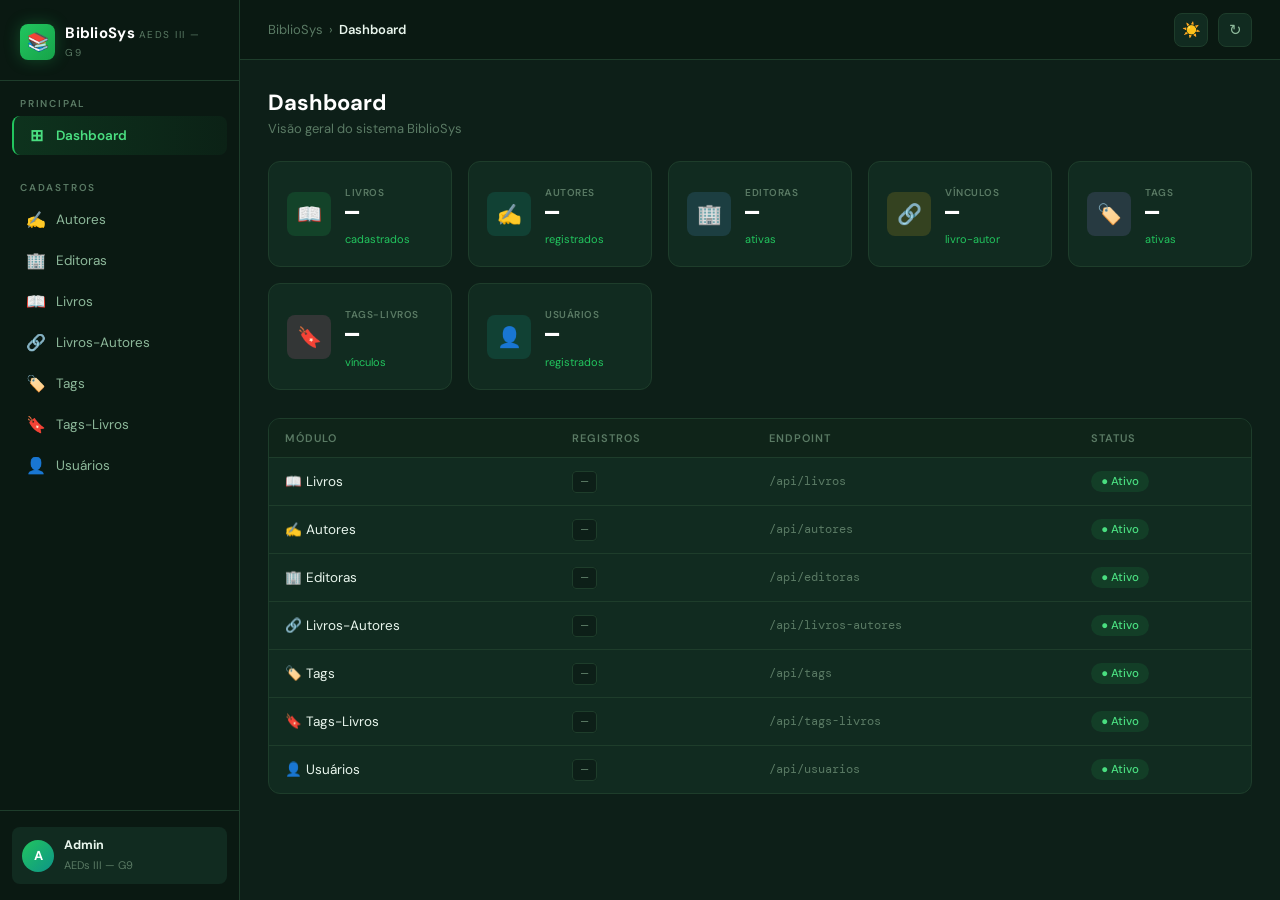
==== commit a38197ae: "fix: relaçao com a hash e frontend" ====
--- a/web/index.html
+++ b/web/index.html
@@ -71,10 +71,7 @@
       <span>›</span>
       <span class="current" id="breadcrumb-current">Dashboard</span>
     </div>
-    <div class="search-box">
-      <span>🔍</span>
-      <input type="text" placeholder="Pesquisar na tabela…" oninput="filterCurrentTable(this.value)">
-    </div>
+
     <div class="topbar-actions">
       <div class="icon-btn" id="theme-toggle" title="Alternar tema" onclick="toggleTheme()">☀️</div>
       <div class="icon-btn" title="Recarregar" onclick="reloadCurrent()">↻</div>
@@ -158,14 +155,16 @@
         <button class="btn btn-primary" onclick="openModal('livros')">＋ Novo Livro</button>
       </div>
       <div class="toolbar">
-        <div class="search-inline">
-          <span>🔍</span>
-          <input type="text" placeholder="Filtrar livros…" oninput="filterTable('livros-tbody', this.value)">
+        <div class="hash-search">
+          <span class="hash-icon">⚡</span>
+          <input type="number" id="livros-hash-input" placeholder="Buscar por ID…" min="1" onkeydown="if(event.key==='Enter') buscarPorHash('livros')">
+          <button class="btn btn-hash" onclick="buscarPorHash('livros')" title="Busca direta via Hash Extensível — O(1)">Hash</button>
+          <button class="btn btn-ghost btn-sm" onclick="loadTable('livros')" title="Limpar busca">✕</button>
         </div>
         <div class="order-toggle">
           <button class="order-btn active" onclick="setOrder('livros','asc',this)" title="Crescente — Travessia Árvore B+ (3d-2)">↑ ID Asc</button>
           <button class="order-btn" onclick="setOrder('livros','desc',this)" title="Decrescente — Travessia Árvore B+ (3d-2)">↓ ID Desc</button>
-          <button class="order-btn" onclick="loadTituloOrder()" title="Por Título — Ordenação por Intercalação (3d-1)">Az Título</button>
+          <button class="order-btn" onclick="loadNomeOrder('livros')" title="Por Título — Ordenação por Intercalação (3d-1)">Az Título</button>
         </div>
         <button class="btn btn-ghost" onclick="loadTable('livros')">↻</button>
       </div>
@@ -194,9 +193,16 @@
         <button class="btn btn-primary" onclick="openModal('autores')">＋ Novo Autor</button>
       </div>
       <div class="toolbar">
-        <div class="search-inline">
-          <span>🔍</span>
-          <input type="text" placeholder="Filtrar autores…" oninput="filterTable('autores-tbody', this.value)">
+        <div class="hash-search">
+          <span class="hash-icon">⚡</span>
+          <input type="number" id="autores-hash-input" placeholder="Buscar por ID…" min="1" onkeydown="if(event.key==='Enter') buscarPorHash('autores')">
+          <button class="btn btn-hash" onclick="buscarPorHash('autores')" title="Busca direta via Hash Extensível — O(1)">Hash</button>
+          <button class="btn btn-ghost btn-sm" onclick="loadTable('autores')" title="Limpar busca">✕</button>
+        </div>
+        <div class="order-toggle">
+          <button class="order-btn active" onclick="setOrder('autores','asc',this)" title="Crescente — Travessia Árvore B+ (3d-2)">↑ ID Asc</button>
+          <button class="order-btn" onclick="setOrder('autores','desc',this)" title="Decrescente — Travessia Árvore B+ (3d-2)">↓ ID Desc</button>
+          <button class="order-btn" onclick="loadNomeOrder('autores')" title="Por Nome — Ordenação por Intercalação (3d-1)">Az Nome</button>
         </div>
         <button class="btn btn-ghost" onclick="loadTable('autores')">↻</button>
       </div>
@@ -222,9 +228,16 @@
         <button class="btn btn-primary" onclick="openModal('editoras')">＋ Nova Editora</button>
       </div>
       <div class="toolbar">
-        <div class="search-inline">
-          <span>🔍</span>
-          <input type="text" placeholder="Filtrar editoras…" oninput="filterTable('editoras-tbody', this.value)">
+        <div class="hash-search">
+          <span class="hash-icon">⚡</span>
+          <input type="number" id="editoras-hash-input" placeholder="Buscar por ID…" min="1" onkeydown="if(event.key==='Enter') buscarPorHash('editoras')">
+          <button class="btn btn-hash" onclick="buscarPorHash('editoras')" title="Busca direta via Hash Extensível — O(1)">Hash</button>
+          <button class="btn btn-ghost btn-sm" onclick="loadTable('editoras')" title="Limpar busca">✕</button>
+        </div>
+        <div class="order-toggle">
+          <button class="order-btn active" onclick="setOrder('editoras','asc',this)" title="Crescente — Travessia Árvore B+ (3d-2)">↑ ID Asc</button>
+          <button class="order-btn" onclick="setOrder('editoras','desc',this)" title="Decrescente — Travessia Árvore B+ (3d-2)">↓ ID Desc</button>
+          <button class="order-btn" onclick="loadNomeOrder('editoras')" title="Por Nome — Ordenação por Intercalação (3d-1)">Az Nome</button>
         </div>
         <button class="btn btn-ghost" onclick="loadTable('editoras')">↻</button>
       </div>
@@ -251,9 +264,11 @@
         <button class="btn btn-primary" onclick="openModal('livros_autores')">＋ Novo Vínculo</button>
       </div>
       <div class="toolbar">
-        <div class="search-inline">
-          <span>🔍</span>
-          <input type="text" placeholder="Filtrar vínculos…" oninput="filterTable('livros-autores-tbody', this.value)">
+        <div class="hash-search">
+          <span class="hash-icon">⚡</span>
+          <input type="number" id="livros_autores-hash-input" placeholder="Buscar por ID…" min="1" onkeydown="if(event.key==='Enter') buscarPorHash('livros_autores')">
+          <button class="btn btn-hash" onclick="buscarPorHash('livros_autores')" title="Busca direta via Hash Extensível — O(1)">Hash</button>
+          <button class="btn btn-ghost btn-sm" onclick="loadTable('livros_autores')" title="Limpar busca">✕</button>
         </div>
         <button class="btn btn-ghost" onclick="loadTable('livros_autores')">↻</button>
       </div>
@@ -279,13 +294,16 @@
         <button class="btn btn-primary" onclick="openModal('tags')">＋ Nova Tag</button>
       </div>
       <div class="toolbar">
-        <div class="search-inline">
-          <span>🔍</span>
-          <input type="text" placeholder="Filtrar tags…" oninput="filterTable('tags-tbody', this.value)">
+        <div class="hash-search">
+          <span class="hash-icon">⚡</span>
+          <input type="number" id="tags-hash-input" placeholder="Buscar por ID…" min="1" onkeydown="if(event.key==='Enter') buscarPorHash('tags')">
+          <button class="btn btn-hash" onclick="buscarPorHash('tags')" title="Busca direta via Hash Extensível — O(1)">Hash</button>
+          <button class="btn btn-ghost btn-sm" onclick="loadTable('tags')" title="Limpar busca">✕</button>
         </div>
         <div class="order-toggle">
           <button class="order-btn active" onclick="setOrder('tags','asc',this)" title="Crescente — Travessia das folhas da Árvore B+ (3d-2)">↑ Asc</button>
           <button class="order-btn" onclick="setOrder('tags','desc',this)" title="Decrescente — Travessia inversa das folhas da Árvore B+ (3d-2)">↓ Desc</button>
+          <button class="order-btn" onclick="loadNomeOrder('tags')" title="Por Nome — Ordenação por Intercalação (3d-1)">Az Nome</button>
         </div>
         <button class="btn btn-ghost" onclick="loadTable('tags')">↻</button>
       </div>
@@ -312,9 +330,11 @@
         <button class="btn btn-primary" onclick="openModal('tags_livros')">＋ Novo Vínculo</button>
       </div>
       <div class="toolbar">
-        <div class="search-inline">
-          <span>🔍</span>
-          <input type="text" placeholder="Filtrar vínculos…" oninput="filterTable('tags-livros-tbody', this.value)">
+        <div class="hash-search">
+          <span class="hash-icon">⚡</span>
+          <input type="number" id="tags_livros-hash-input" placeholder="Buscar por ID…" min="1" onkeydown="if(event.key==='Enter') buscarPorHash('tags_livros')">
+          <button class="btn btn-hash" onclick="buscarPorHash('tags_livros')" title="Busca direta via Hash Extensível — O(1)">Hash</button>
+          <button class="btn btn-ghost btn-sm" onclick="loadTable('tags_livros')" title="Limpar busca">✕</button>
         </div>
         <button class="btn btn-ghost" onclick="loadTable('tags_livros')">↻</button>
       </div>
@@ -341,9 +361,16 @@
         <button class="btn btn-primary" onclick="openModal('usuarios')">＋ Novo Usuário</button>
       </div>
       <div class="toolbar">
-        <div class="search-inline">
-          <span>🔍</span>
-          <input type="text" placeholder="Filtrar usuários…" oninput="filterTable('usuarios-tbody', this.value)">
+        <div class="hash-search">
+          <span class="hash-icon">⚡</span>
+          <input type="number" id="usuarios-hash-input" placeholder="Buscar por ID…" min="1" onkeydown="if(event.key==='Enter') buscarPorHash('usuarios')">
+          <button class="btn btn-hash" onclick="buscarPorHash('usuarios')" title="Busca direta via Hash Extensível — O(1)">Hash</button>
+          <button class="btn btn-ghost btn-sm" onclick="loadTable('usuarios')" title="Limpar busca">✕</button>
+        </div>
+        <div class="order-toggle">
+          <button class="order-btn active" onclick="setOrder('usuarios','asc',this)" title="Crescente — Travessia Árvore B+ (3d-2)">↑ ID Asc</button>
+          <button class="order-btn" onclick="setOrder('usuarios','desc',this)" title="Decrescente — Travessia Árvore B+ (3d-2)">↓ ID Desc</button>
+          <button class="order-btn" onclick="loadNomeOrder('usuarios')" title="Por Nome — Ordenação por Intercalação (3d-1)">Az Nome</button>
         </div>
         <button class="btn btn-ghost" onclick="loadTable('usuarios')">↻</button>
       </div>
@@ -643,40 +670,10 @@
 
 <script src="app.js"></script>
 <script>
-  function filterCurrentTable(val) {
-    const tbodyMap = {
-      livros:         'livros-tbody',
-      autores:        'autores-tbody',
-      editoras:       'editoras-tbody',
-      livros_autores: 'livros-autores-tbody',
-      tags:           'tags-tbody',
-      tags_livros:    'tags-livros-tbody',
-      usuarios:       'usuarios-tbody'
-    };
-    const id = tbodyMap[currentPage];
-    if (id) filterTable(id, val);
-  }
-
   function reloadCurrent() {
     if (currentPage === 'dashboard') loadDashboard();
     else loadTable(currentPage);
   }
-
-  // Ordenação por título (Intercalação Externa — item 3d-1)
-  async function loadTituloOrder() {
-    document.querySelectorAll('#page-livros .order-btn').forEach(b => b.classList.remove('active'));
-    event.target.classList.add('active');
-
-    const tbody = document.getElementById('livros-tbody');
-    tbody.innerHTML = `<tr class="loading-row"><td colspan="9"><span class="spinner"></span>Ordenando por intercalação...</td></tr>`;
-    try {
-      const data = await apiFetch('/api/livros?ordem=titulo');
-      renderRows('livros', tbody, data);
-      toast('Ordenado por título via Intercalação Externa (3d-1)', false, true);
-    } catch (e) {
-      toast(e.message, true);
-    }
-  }
 </script>
 </body>
 </html>
--- a/web/style.css
+++ b/web/style.css
@@ -827,4 +827,57 @@
   max-width: 560px;
   max-height: 90vh;
   overflow-y: auto;
+}
+/* ══════════ HASH SEARCH ══════════ */
+.hash-search {
+  display: flex;
+  align-items: center;
+  gap: 6px;
+  background: var(--surface);
+  border: 1px solid var(--border);
+  border-radius: var(--radius-sm);
+  padding: 4px 10px 4px 8px;
+}
+
+.hash-icon {
+  font-size: 15px;
+  color: var(--accent);
+  flex-shrink: 0;
+}
+
+.hash-search input[type="number"] {
+  width: 110px;
+  border: none;
+  background: transparent;
+  color: var(--text);
+  font-size: 13px;
+  outline: none;
+  -moz-appearance: textfield;
+}
+.hash-search input[type="number"]::-webkit-outer-spin-button,
+.hash-search input[type="number"]::-webkit-inner-spin-button {
+  -webkit-appearance: none;
+}
+
+.btn-hash {
+  padding: 4px 12px;
+  border-radius: var(--radius-sm);
+  border: none;
+  background: var(--accent);
+  color: #fff;
+  font-size: 12px;
+  font-weight: 600;
+  cursor: pointer;
+  transition: opacity 0.15s;
+  letter-spacing: 0.03em;
+}
+.btn-hash:hover { opacity: 0.85; }
+
+/* Linha destacada após busca por hash */
+@keyframes hashHighlight {
+  0%   { background: color-mix(in srgb, var(--accent) 30%, transparent); }
+  100% { background: transparent; }
+}
+.hash-result-row {
+  animation: hashHighlight 2.5s ease-out forwards;
 }
